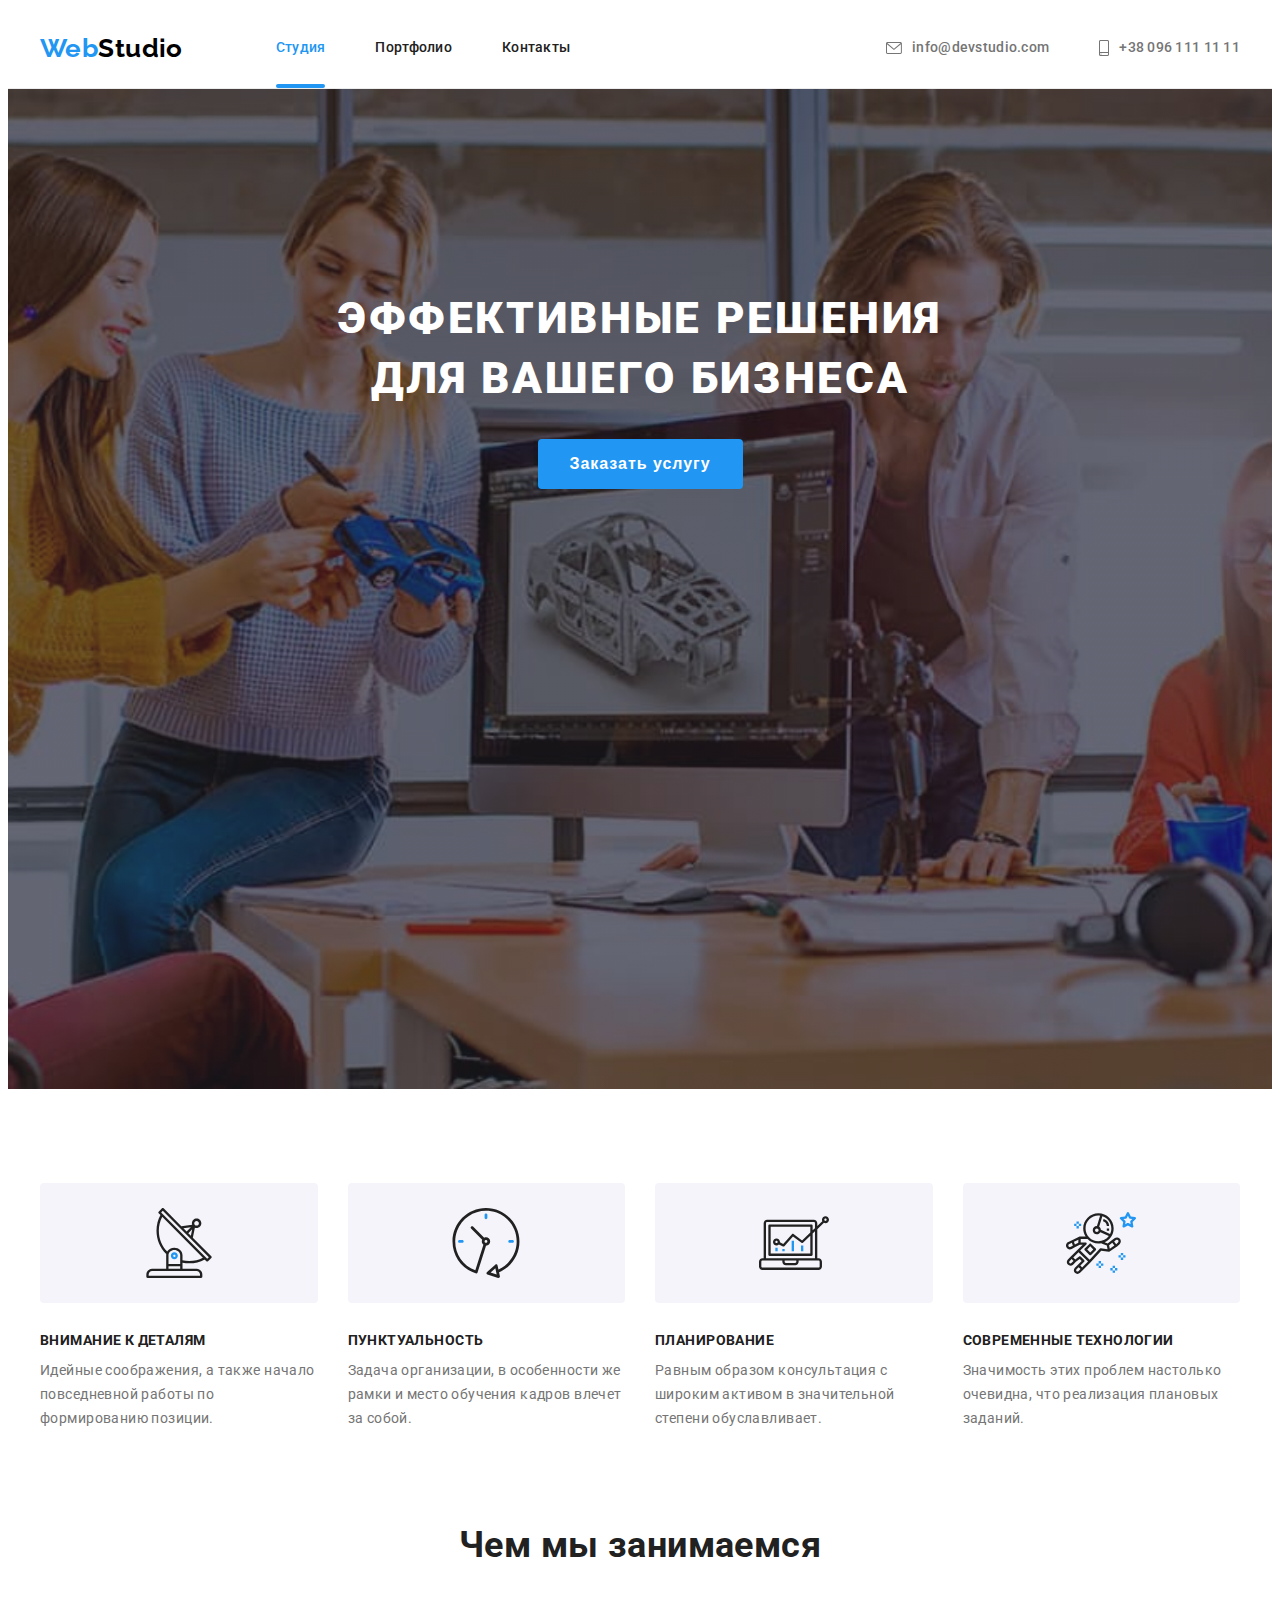
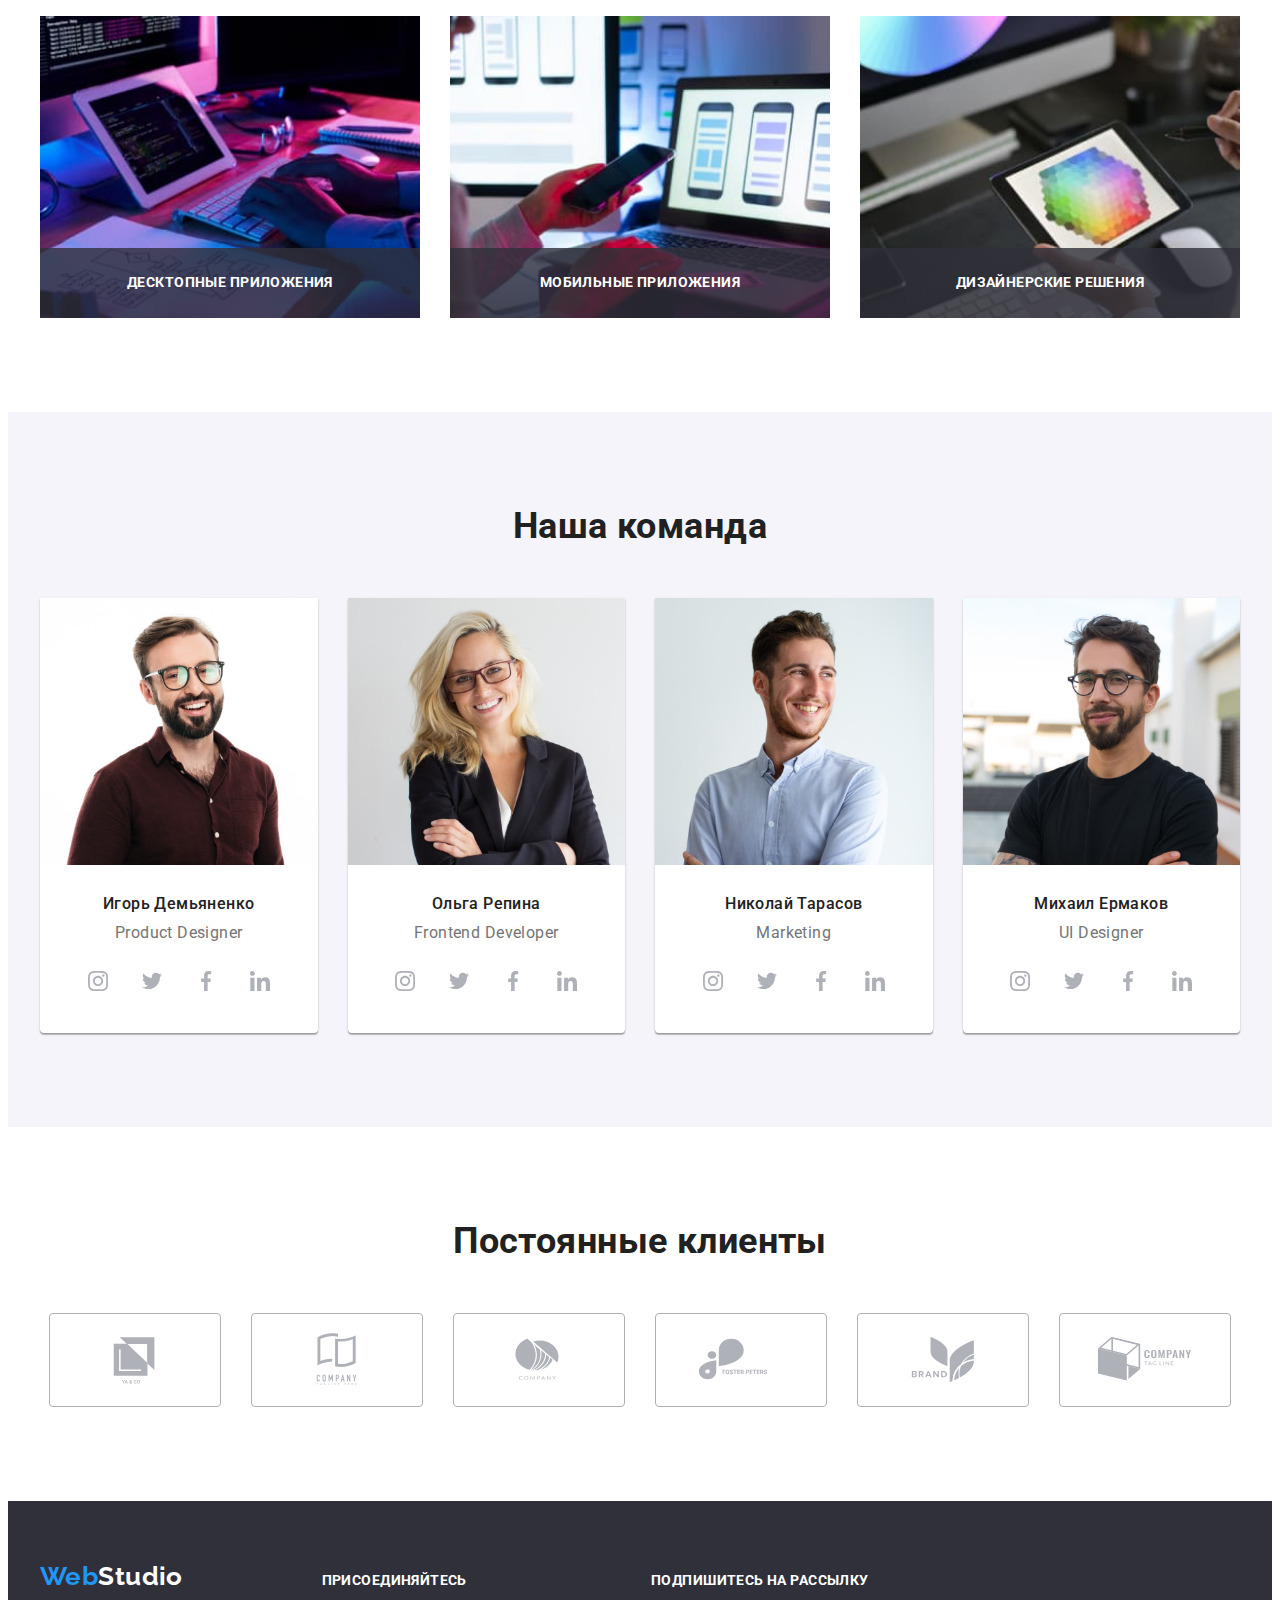
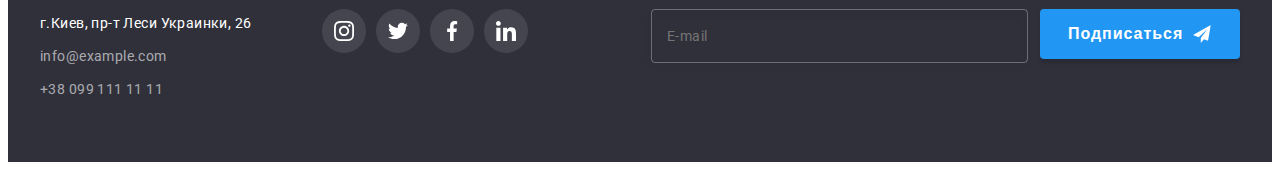
==== index.html @ 32e511ae "Скопировала ДЗ-7" ====
<!DOCTYPE html>
<html lang="ru">
  <head>
    <meta charset="UTF-8" />
    <meta http-equiv="X-UA-Compatible" content="IE=edge" />
    <meta name="viewport" content="width=device-width, initial-scale=1.0" />
    <title>Студия</title>
    <link rel="preconnect" href="https://fonts.googleapis.com" />
    <link rel="preconnect" href="https://fonts.gstatic.com" crossorigin />
    <link
      href="https://fonts.googleapis.com/css2?family=Raleway:wght@700&family=Roboto:wght@400;500;700;900&display=swap"
      rel="stylesheet"
    />
    <link
      rel="stylesheet"
      href="https://cdnjs.cloudflare.com/ajax/libs/modern-normalize/1.1.0/modern-normalize.min.css"
      integrity="sha512-wpPYUAdjBVSE4KJnH1VR1HeZfpl1ub8YT/NKx4PuQ5NmX2tKuGu6U/JRp5y+Y8XG2tV+wKQpNHVUX03MfMFn9Q=="
      crossorigin="anonymous"
      referrerpolicy="no-referrer"
    />
    <link rel="stylesheet" href="./css/main.min.css" />
  </head>
  <body>
    <!-- Шапка -->
    <header class="header">
      <div class="container main-head">
        <nav class="navigation main-head">
          <a lang="en" href="" class="logo logo--margin-color link">
            <span class="logo__part">Web</span>Studio
          </a>
          <ul class="navigation__list list">
            <li class="navigation__item">
              <a href="" class="navigation__link link current">Студия</a>
            </li>
            <li class="navigation__item">
              <a href="./portfolio.html" class="navigation__link link"
                >Портфолио</a
              >
            </li>
            <li class="navigation__item">
              <a href="" class="navigation__link link">Контакты</a>
            </li>
          </ul>
        </nav>
        <ul class="contacts list">
          <li class="contacts__item">
            <a href="mailto:info@devstudio.com" class="contacts__link link">
              <svg class="contacts__svg" width="16" height="12">
                <use href="./images/icons.svg#icon-envelope"></use></svg
              >info@devstudio.com</a
            >
          </li>
          <li class="contacts__item">
            <a href="tel:+380961111111" class="contacts__link link">
              <svg class="contacts__svg" width="10" height="16">
                <use href="./images/icons.svg#icon-smartphone"></use></svg
              >+38 096 111 11 11</a
            >
          </li>
        </ul>
      </div>
    </header>
    <main>
      <!-- Секция 1 -->
      <div class="overlay">
        <section class="hero">
          <div class="container">
            <h1 class="hero__title">
              Эффективные решения <br />
              для вашего бизнеса
            </h1>
            <button type="button" class="hero__button" data-modal-open>
              Заказать услугу
            </button>
          </div>
        </section>
      </div>
      <!-- Секция 2 -->
      <section class="section">
        <div class="container">
          <h2 class="visually-hidden">О нас</h2>
          <ul class="features list">
            <li class="features__item">
              <div class="features__box">
                <svg class="features__icon" width="70px" height="70px">
                  <use href="./images/icons.svg#icon-antenna-1"></use>
                </svg>
              </div>
              <h3 class="features__title">Внимание к деталям</h3>
              <p class="features__text">
                Идейные соображения, а также начало повседневной работы по
                формированию позиции.
              </p>
            </li>
            <li class="features__item">
              <div class="features__box">
                <svg class="features__icon" width="70px" height="70px">
                  <use href="./images/icons.svg#icon-clock-2"></use>
                </svg>
              </div>
              <h3 class="features__title">Пунктуальность</h3>
              <p class="features__text">
                Задача организации, в особенности же рамки и место обучения
                кадров влечет за собой.
              </p>
            </li>
            <li class="features__item">
              <div class="features__box">
                <svg class="features__icon" width="70px" height="70px">
                  <use href="./images/icons.svg#icon-diagram-3"></use>
                </svg>
              </div>
              <h3 class="features__title">Планирование</h3>
              <p class="features__text">
                Равным образом консультация с широким активом в значительной
                степени обуславливает.
              </p>
            </li>
            <li class="features__item">
              <div class="features__box">
                <svg class="features__icon" width="70px" height="70px">
                  <use href="./images/icons.svg#icon-astronaut-4"></use>
                </svg>
              </div>
              <h3 class="features__title">Современные технологии</h3>
              <p class="features__text">
                Значимость этих проблем настолько очевидна, что реализация
                плановых заданий.
              </p>
            </li>
          </ul>
        </div>
      </section>
      <!-- Секция 3 -->
      <section class="section">
        <div class="container">
          <h2 class="section__title">Чем мы занимаемся</h2>
          <ul class="progects list">
            <li class="progects__item">
              <img
                src="images/box-1.jpg"
                alt="Человек, который печатает на компьютере"
                width="370"
              />
              <div class="progects__thumb">
                <h3 class="progects__title">Десктопные приложения</h3>
              </div>
            </li>
            <li class="progects__item">
              <img
                src="images/box-2.jpg"
                alt="Человек с телефоном в руке за компьютером"
                width="370"
              />
              <div class="progects__thumb">
                <h3 class="progects__title">Мобильные приложения</h3>
              </div>
            </li>
            <li class="progects__item">
              <img
                src="images/box-3.jpg"
                alt="Человек работающий на планшете за столом"
                width="370"
              />
              <div class="progects__thumb">
                <h3 class="progects__title">Дизайнерские решения</h3>
              </div>
            </li>
          </ul>
        </div>
      </section>
      <!-- Секция 4 -->
      <section class="section background">
        <div class="container">
          <h2 class="section__title">Наша команда</h2>
          <ul class="our-team list">
            <li class="our-team__item">
              <div class="our-team__tumb">
                <img src="images/img.jpg" alt="" width="270" />
              </div>
              <div class="profile">
                <h3 class="profile__name">Игорь Демьяненко</h3>
                <p lang="en" class="profile__profession">Product Designer</p>
              </div>
              <ul class="socials list">
                <li class="socials__item">
                  <a
                    href=""
                    class="socials__link socials__link--bgcolor-transition link"
                  >
                    <svg class="socials__icon" width="20" height="20">
                      <use href="./images/icons.svg#icon-instagram-1"></use>
                    </svg>
                  </a>
                </li>
                <li class="socials__item">
                  <a
                    href=""
                    class="socials__link socials__link--bgcolor-transition link"
                  >
                    <svg class="socials__icon" width="20" height="20">
                      <use href="./images/icons.svg#icon-twitter-2"></use>
                    </svg>
                  </a>
                </li>
                <li class="socials__item">
                  <a
                    href=""
                    class="socials__link socials__link--bgcolor-transition link"
                  >
                    <svg class="socials__icon" width="20" height="20">
                      <use href="./images/icons.svg#icon-facebook-3"></use>
                    </svg>
                  </a>
                </li>
                <li class="socials__item">
                  <a
                    href=""
                    class="socials__link socials__link--bgcolor-transition link"
                  >
                    <svg class="socials__icon" width="20" height="20">
                      <use href="./images/icons.svg#icon-linkedin-4"></use>
                    </svg>
                  </a>
                </li>
              </ul>
            </li>
            <li class="our-team__item">
              <div class="our-team__tumb">
                <img src="images/img-1.jpg" alt="" width="270" />
              </div>
              <div class="profile">
                <h3 class="profile__name">Ольга Репина</h3>
                <p lang="en" class="profile__profession">Frontend Developer</p>
              </div>
              <ul class="socials list">
                <li class="socials__item">
                  <a
                    href=""
                    class="socials__link socials__link--bgcolor-transition link"
                  >
                    <svg class="socials__icon" width="20" height="20">
                      <use href="./images/icons.svg#icon-instagram-1"></use>
                    </svg>
                  </a>
                </li>
                <li class="socials__item">
                  <a
                    href=""
                    class="socials__link socials__link--bgcolor-transition link"
                  >
                    <svg class="socials__icon" width="20" height="20">
                      <use href="./images/icons.svg#icon-twitter-2"></use>
                    </svg>
                  </a>
                </li>
                <li class="socials__item">
                  <a
                    href=""
                    class="socials__link socials__link--bgcolor-transition link"
                  >
                    <svg class="socials__icon" width="20" height="20">
                      <use href="./images/icons.svg#icon-facebook-3"></use>
                    </svg>
                  </a>
                </li>
                <li class="socials__item">
                  <a
                    href=""
                    class="socials__link socials__link--bgcolor-transition link"
                  >
                    <svg class="socials__icon" width="20" height="20">
                      <use href="./images/icons.svg#icon-linkedin-4"></use>
                    </svg>
                  </a>
                </li>
              </ul>
            </li>
            <li class="our-team__item">
              <div class="our-team__tumb">
                <img src="images/img-2.jpg" alt="" width="270" />
              </div>
              <div class="profile">
                <h3 class="profile__name">Николай Тарасов</h3>
                <p lang="en" class="profile__profession">Marketing</p>
              </div>
              <ul class="socials list">
                <li class="socials__item">
                  <a
                    href=""
                    class="socials__link socials__link--bgcolor-transition link"
                  >
                    <svg class="socials__icon" width="20" height="20">
                      <use href="./images/icons.svg#icon-instagram-1"></use>
                    </svg>
                  </a>
                </li>
                <li class="socials__item">
                  <a
                    href=""
                    class="socials__link socials__link--bgcolor-transition link"
                  >
                    <svg class="socials__icon" width="20" height="20">
                      <use href="./images/icons.svg#icon-twitter-2"></use>
                    </svg>
                  </a>
                </li>
                <li class="socials__item">
                  <a
                    href=""
                    class="socials__link socials__link--bgcolor-transition link"
                  >
                    <svg class="socials__icon" width="20" height="20">
                      <use href="./images/icons.svg#icon-facebook-3"></use>
                    </svg>
                  </a>
                </li>
                <li class="socials__item">
                  <a
                    href=""
                    class="socials__link socials__link--bgcolor-transition link"
                  >
                    <svg class="socials__icon" width="20" height="20">
                      <use href="./images/icons.svg#icon-linkedin-4"></use>
                    </svg>
                  </a>
                </li>
              </ul>
            </li>
            <li class="our-team__item">
              <div class="our-team__tumb">
                <img src="images/img-3.jpg" alt="" width="270" />
              </div>
              <div class="profile">
                <h3 class="profile__name">Михаил Ермаков</h3>
                <p lang="en" class="profile__profession">UI Designer</p>
              </div>
              <ul class="socials list">
                <li class="socials__item">
                  <a
                    href=""
                    class="socials__link socials__link--bgcolor-transition link"
                  >
                    <svg class="socials__icon" width="20" height="20">
                      <use href="./images/icons.svg#icon-instagram-1"></use>
                    </svg>
                  </a>
                </li>
                <li class="socials__item">
                  <a
                    href=""
                    class="socials__link socials__link--bgcolor-transition link"
                  >
                    <svg class="socials__icon" width="20" height="20">
                      <use href="./images/icons.svg#icon-twitter-2"></use>
                    </svg>
                  </a>
                </li>
                <li class="socials__item">
                  <a
                    href=""
                    class="socials__link socials__link--bgcolor-transition link"
                  >
                    <svg class="socials__icon" width="20" height="20">
                      <use href="./images/icons.svg#icon-facebook-3"></use>
                    </svg>
                  </a>
                </li>
                <li class="socials__item">
                  <a
                    href=""
                    class="socials__link socials__link--bgcolor-transition link"
                  >
                    <svg class="socials__icon" width="20" height="20">
                      <use href="./images/icons.svg#icon-linkedin-4"></use>
                    </svg>
                  </a>
                </li>
              </ul>
            </li>
          </ul>
        </div>
      </section>
      <!-- Секция 5 -->
      <section class="section">
        <div class="conteiner">
          <h2 class="section__title">Постоянные клиенты</h2>
          <ul class="clients list">
            <li class="clients__item">
              <a href="" class="clients__link link">
                <svg class="clients__icon" width="106" height="60">
                  <use href="./images/icons.svg#icon-Logo-1"></use>
                </svg>
              </a>
            </li>
            <li class="clients__item">
              <a href="" class="clients__link link">
                <svg class="clients__icon" width="106" height="60">
                  <use href="./images/icons.svg#icon-Logo-2"></use>
                </svg>
              </a>
            </li>
            <li class="clients__item">
              <a href="" class="clients__link link">
                <svg class="clients__icon" width="106" height="60">
                  <use href="./images/icons.svg#icon-Logo-3"></use>
                </svg>
              </a>
            </li>
            <li class="clients__item">
              <a href="" class="clients__link link">
                <svg class="clients__icon" width="106" height="60">
                  <use href="./images/icons.svg#icon-Logo-4"></use>
                </svg>
              </a>
            </li>
            <li class="clients__item">
              <a href="" class="clients__link link">
                <svg class="clients__icon" width="106" height="60">
                  <use href="./images/icons.svg#icon-Logo-5"></use>
                </svg>
              </a>
            </li>
            <li class="clients__item">
              <a href="" class="clients__link link">
                <svg class="clients__icon" width="106" height="60">
                  <use href="./images/icons.svg#icon-Logo-6"></use>
                </svg>
              </a>
            </li>
          </ul>
        </div>
      </section>
    </main>
    <!-- Подвал -->
    <footer class="footer">
      <div class="container main-foo">
        <div>
          <a lang="en" href="" class="logo logo--footer link">
            <span class="logo__part">Web</span>Studio
          </a>
          <address class="address">
            <ul class="address__list list">
              <li class="address__item">
                <a
                  class="address__location link"
                  href="https://goo.gl/maps/B6BpjRjYe1nXSvgx5"
                  target="_blank"
                  rel="noopener nofollow noreferrer"
                  >г.Киев, пр-т Леси Украинки, 26</a
                >
              </li>
              <li class="address__item">
                <a class="address__contacts link" href="mailto:info@example.com"
                  >info@example.com</a
                >
              </li>
              <li class="address__item">
                <a class="address__contacts link" href="tel:+380991111111"
                  >+38 099 111 11 11</a
                >
              </li>
            </ul>
          </address>
        </div>
        <div class="join">
          <h2 class="join__title">Присоединяйтесь</h2>
          <ul class="socials list">
            <li class="socials__item">
              <a
                href=""
                class="socials__link socials__link--color-transition link"
              >
                <svg class="socials__icon" width="20" height="20">
                  <use href="./images/icons.svg#icon-instagram-1"></use>
                </svg>
              </a>
            </li>
            <li class="socials__item">
              <a
                href=""
                class="socials__link socials__link--color-transition link"
              >
                <svg class="socials__icon" width="20" height="20">
                  <use href="./images/icons.svg#icon-twitter-2"></use>
                </svg>
              </a>
            </li>
            <li class="socials__item">
              <a
                href=""
                class="socials__link socials__link--color-transition link"
              >
                <svg class="socials__icon" width="20" height="20">
                  <use href="./images/icons.svg#icon-facebook-3"></use>
                </svg>
              </a>
            </li>
            <li class="socials__item">
              <a
                href=""
                class="socials__link socials__link--color-transition link"
              >
                <svg class="socials__icon" width="20" height="20">
                  <use href="./images/icons.svg#icon-linkedin-4"></use>
                </svg>
              </a>
            </li>
          </ul>
        </div>
        <div class="subscribe">
          <p class="subscribe__title">Подпишитесь на рассылку</p>
          <form class="subscribe-form">
            <input
              type="email"
              name="usermail"
              class="subscribe-form__input"
              id="mail"
              placeholder=" "
            />
            <label for="mail" class="subscribe-form__label">E-mail</label>
            <button type="submit" class="subscribe-button">
              Подписаться
              <svg width="24" height="24" class="subscribe-button__icon">
                <use href="./images/icons.svg#icon-send"></use>
              </svg>
            </button>
          </form>
        </div>
      </div>
    </footer>
    <div class="backdrop is-hidden" data-modal>
      <div class="modal">
        <p class="modal__title">Оставьте свои данные, мы вам перезвоним</p>
        <form class="form">
          <div class="form__box">
            <label for="name" class="form__label">Имя</label>
            <div class="field">
              <input type="text" name="name" id="name" class="field__input" />
              <svg class="field__icon" width="18" height="18">
                <use href="./images/icons.svg#icon-person"></use>
              </svg>
            </div>
          </div>
          <div class="form__box">
            <label for="tel" class="form__label">Телефон</label>
            <div class="field">
              <input type="tel" name="tel" id="tel" class="field__input" />
              <svg class="field__icon" width="18" height="18">
                <use href="./images/icons.svg#icon-phone"></use>
              </svg>
            </div>
          </div>
          <div class="form__box">
            <label for="email" class="form__label">Почта</label>
            <div class="field">
              <input type="email" name="mail" id="email" class="field__input" />
              <svg class="field__icon" width="18" height="18">
                <use href="./images/icons.svg#icon-email"></use>
              </svg>
            </div>
          </div>
          <div class="comment">
            <label for="comment" class="comment__label">Комментарий</label>
            <textarea
              name="comment"
              id="comment"
              class="comment__text"
              placeholder="Введите текст"
            ></textarea>
          </div>
          <div class="checkbox">
            <label class="policy"
              ><input
                type="checkbox"
                name="policy"
                class="policy__text visually-hidden"
              />
              <span class="policy__icon"></span>
              Соглашаюсь с рассылкой и принимаю
              <a href="" class="policy__part"> Условия договора</a>
            </label>
          </div>
          <div class="send">
            <button type="submit" class="send__button">Отправить</button>
          </div>
        </form>
        <button type="button" class="close" data-modal-close>
          <svg class="close__icon" width="18" height="18">
            <use href="./images/icons.svg#icon-close-black-18dp-2-1-2"></use>
          </svg>
        </button>
      </div>
    </div>
    <script src="./js/modal.js"></script>
  </body>
</html>
---- css/main.min.css ----
:root{--primary-text-color: #757575;--title-text-color: #212121;--accent-color: #2196f3;--text-color: #ffffff;--address-color: rgba(255, 255, 255, 0.6);--hero-footer-color: #2f303a;--section-our-team-color: #f5f4fa;--primary-white-color: #ffffff;--logo-color: #000000;--hero-button-accent: #188ce8;--px-left-right: 30px;--px-top-bottom: 94px;--icon-color: #afb1b8;--font-main: "Roboto", sans-serif;--font-secondary: "Raleway", sans-serif}.visually-hidden{position:absolute;white-space:nowrap;width:1px;height:1px;overflow:hidden;border:0;padding:0;clip:rect(0 0 0 0);clip-path:inset(50%);margin:-1px}body{color:var(--primary-text-color);background-color:var(--primary-white-color);font-family:var(--font-main);letter-spacing:.03em;font-size:14px}.list{list-style:none}.link{text-decoration:none}.background{background-color:var(--section-our-team-color)}p,h1,h2,h3,h4,h5,h6{margin:0}ul,ol{margin:0;padding-left:0}img{display:block;min-width:100%}textarea{resize:none}.container{width:1200px;margin:0 auto;padding-left:15px;padding-right:15px}.section{padding-top:var(--px-top-bottom)}.section__title{margin-bottom:50px;font-weight:700;font-size:36px;line-height:1.16;text-align:center;color:var(--title-text-color)}.section+.section{padding-bottom:var(--px-top-bottom)}.backdrop{position:fixed;top:0;left:0;width:100%;height:100%;background-color:rgba(0,0,0,.2);transition:opacity 1000ms cubic-bezier(0.4, 0, 0.2, 1),visibility 1000ms cubic-bezier(0.4, 0, 0.2, 1)}.modal{position:absolute;top:50%;left:50%;transform:translate(-50%, -50%);transition:transform 1000ms cubic-bezier(0.4, 0, 0.2, 1);width:528px;min-height:581px;padding:40px;background:var(--primary-white-color);box-shadow:0px 1px 3px rgba(0,0,0,.12),0px 1px 1px rgba(0,0,0,.14),0px 2px 1px rgba(0,0,0,.2);border-radius:4px;transition:translate}.modal__title{font-weight:700;font-size:20px;line-height:1.15;text-align:center;color:var(--title-text-color);margin-bottom:12px}.is-hidden{visibility:hidden;opacity:0;pointer-events:none}.form__box{margin-bottom:10px}.form__label{font-size:12px;line-height:1.16;letter-spacing:.01em;display:block;margin-bottom:4px}.field{display:block;position:relative}.field__input{padding-left:var(--px-left-right);width:100%;height:40px;border:1px solid rgba(33,33,33,.2);border-radius:4px;outline:rgba(0,0,0,0);transition:border 250ms cubic-bezier(0.4, 0, 0.2, 1)}.field__input:focus{border:1px solid var(--accent-color)}.field__icon{position:absolute;top:50%;left:12px;transform:translateY(-50%);transition:fill 250ms cubic-bezier(0.4, 0, 0.2, 1)}.field__input:focus+.field__icon{fill:var(--accent-color)}.comment{margin-bottom:20px}.comment__text{padding:16px 12px;width:100%;height:120px;border:1px solid rgba(33,33,33,.2);border-radius:4px;outline:rgba(0,0,0,0);transition:border 250ms cubic-bezier(0.4, 0, 0.2, 1)}.comment__text:focus{border:1px solid var(--accent-color)}.checkbox{display:flex;justify-content:center;margin-bottom:30px}.policy{display:flex;align-items:center;line-height:1.71}.policy__part{margin-left:5px;color:var(--accent-color)}.policy__icon{display:inline-block;width:16px;height:15px;border:1px solid #000;border-radius:2px;margin-right:7px;transition:background-color 250ms cubic-bezier(0.4, 0, 0.2, 1),border-color 250ms cubic-bezier(0.4, 0, 0.2, 1)}.policy__text:checked+.policy__icon{border-color:var(--accent-color);background-color:var(--accent-color);background-image:url(../images/icon-check.svg);background-size:contain;background-origin:border-box}.send{display:block;text-align:center}.send__button{width:200px;height:50px;padding:10px 55px;font-weight:700;font-size:16px;line-height:1.88;letter-spacing:.06em;color:var(--text-color);background-color:var(--accent-color);box-shadow:0px 4px 4px rgba(0,0,0,.15);border-radius:4px;border:none;transition:background-color 250ms cubic-bezier(0.4, 0, 0.2, 1)}.send__button:hover,.send__button:focus{background-color:var(--hero-button-accent)}.close{position:absolute;top:8px;right:8px;background:var(--primary-white-color);border:1px solid rgba(0,0,0,.1);border-radius:50%;display:flex;padding:6px 6px;transition:fill 250ms cubic-bezier(0.4, 0, 0.2, 1)}.close:hover,.close:focus{fill:var(--accent-color)}.logo{font-family:var(--font-secondary);font-weight:700;font-size:26px;line-height:1.19}.logo--margin-color{margin-right:93px;color:var(--logo-color)}.logo--footer{color:var(--primary-white-color);display:inline-block;margin-bottom:20px}.logo__part{color:var(--accent-color)}.socials{display:flex;justify-content:center;margin-bottom:var(--px-left-right)}.socials__item{width:44px;height:44px;margin-right:10px}.socials__item:last-child{margin-right:0}.socials__link{width:100%;height:100%;border-radius:50%;display:flex;align-items:center;justify-content:center}.socials__link:hover,.socials__link:focus{background-color:var(--accent-color);color:var(--text-color)}.socials__link--bgcolor-transition{background-color:#fff;color:var(--icon-color);transition:background-color 250ms cubic-bezier(0.4, 0, 0.2, 1),color 250ms cubic-bezier(0.4, 0, 0.2, 1)}.socials__link--color-transition{background:rgba(255,255,255,.1);color:var(--primary-white-color);transition:background-color 250ms cubic-bezier(0.4, 0, 0.2, 1)}.socials__icon{fill:currentColor}.footer{padding-top:60px;padding-bottom:60px;background-color:var(--hero-footer-color)}.main-foo{display:flex;align-items:baseline}.join{margin-left:70px}.join__title{margin-bottom:20px;font-size:14px;line-height:1.14;text-transform:uppercase;color:var(--primary-white-color)}.address__location{font-style:normal;line-height:1.71;color:var(--text-color);transition:color 250ms cubic-bezier(0.4, 0, 0.2, 1)}.address__location:hover,.address__location:focus{color:var(--accent-color)}.address__contacts{display:inline-block;margin-top:9px;font-style:normal;line-height:1.71;color:var(--address-color);transition:color 250ms cubic-bezier(0.4, 0, 0.2, 1)}.address__contacts:hover,.address__contacts:focus{color:var(--accent-color)}.subscribe{margin-left:auto}.subscribe__title{font-weight:700;font-size:14px;line-height:1.14;margin-bottom:20px;text-transform:uppercase;color:var(--primary-white-color)}.subscribe-form{position:relative;display:flex;justify-content:center}.subscribe-form__input{width:358px;height:50px;padding-left:15px;background-color:rgba(0,0,0,0);border:1px solid rgba(255,255,255,.3);filter:drop-shadow(0px 4px 4px rgba(0, 0, 0, 0.15));border-radius:4px;transition:border 250ms cubic-bezier(0.4, 0, 0.2, 1);color:var(--text-color);outline:rgba(0,0,0,0)}.subscribe-form__input:focus{border:2px solid var(--accent-color)}.subscribe-form__input:not(:placeholder-shown){transform:translateY(0)}.subscribe-form__label{position:absolute;top:50%;left:16px;transform:translateY(-50%);transition:transform 250ms cubic-bezier(0.4, 0, 0.2, 1)}.subscribe-form__input:focus+.subscribe-form__label,.subscribe-form__input:not(:placeholder-shown)+.subscribe-form__label{transform:translateY(-40px)}.subscribe-button{display:flex;align-items:center;width:200px;height:50px;margin-left:12px;font-weight:700;font-size:16px;line-height:1.88;letter-spacing:.06em;background:var(--accent-color);box-shadow:0px 4px 4px rgba(0,0,0,.15);border-radius:4px;color:var(--primary-white-color);border:none;padding:10px 29px 10px 28px;cursor:pointer;transition:background-color 250ms cubic-bezier(0.4, 0, 0.2, 1)}.subscribe-button:hover,.subscribe-button:focus{background-color:var(--hero-button-accent)}.subscribe-button__icon{margin-left:10px}.header{border-bottom:1px solid #ececec}.main-head{display:flex;align-items:center}.navigation__list{display:flex}.navigation__item{margin-right:50px}.navigation__item:last-child{margin-right:0}.navigation__link{position:relative;display:block;padding-top:32px;padding-bottom:32px;font-weight:500;line-height:1.14;letter-spacing:.02em;color:var(--title-text-color);transition:color 250ms cubic-bezier(0.4, 0, 0.2, 1)}.navigation__link.current::after{content:"";position:absolute;width:100%;height:4px;background:var(--accent-color);border-radius:2px;left:0;bottom:0}.navigation__link:hover,.navigation__link:focus{color:var(--accent-color)}.navigation .link.current{color:var(--accent-color)}.contacts{display:flex;margin-left:auto}.contacts__link{display:flex;align-items:center;font-weight:500;line-height:1.14;letter-spacing:.02em;color:var(--primary-text-color);transition:color 250ms cubic-bezier(0.4, 0, 0.2, 1)}.contacts__link:hover,.contacts__link:focus{color:var(--accent-color)}.contacts__svg{margin-right:10px;fill:currentColor}.contacts .contacts__item+.contacts__item{margin-left:50px}.hero{height:600px;max-width:1600px;margin-left:auto;margin-right:auto;background-image:linear-gradient(to right, rgba(47, 48, 58, 0.4), rgba(47, 48, 58, 0.4)),url(../images/img-hero.jpg);background-color:var(--hero-footer-color);background-repeat:no-repeat;background-position:center;background-size:cover;padding-top:200px;padding-bottom:200px;text-align:center}.hero__title{margin-bottom:var(--px-left-right);font-weight:900;font-size:44px;line-height:1.36;text-align:center;letter-spacing:.06em;text-transform:uppercase;color:var(--text-color)}.hero__button{padding:10px 32px;border-style:none;border-radius:4px;color:var(--text-color);background-color:var(--accent-color);font-weight:700;font-size:16px;line-height:1.88;letter-spacing:.06em;cursor:pointer;transition:background-color 250ms cubic-bezier(0.4, 0, 0.2, 1)}.hero__button:hover,.hero__button:focus{background-color:var(--hero-button-accent)}.features{display:flex;flex-wrap:wrap;margin-left:calc(-1*var(--px-left-right))}.features__title{margin-bottom:10px;font-weight:700;font-size:14px;line-height:1.14;text-transform:uppercase;color:var(--title-text-color)}.features__item{width:270px;flex-basis:calc(25% - var(--px-left-right));margin-left:var(--px-left-right)}.features__box{display:flex;justify-content:center;align-items:center;margin-bottom:var(--px-left-right);height:120px;background-color:var(--section-our-team-color);border-radius:4px}.features__text{line-height:1.71}.progects{display:flex;margin-left:calc(-1*var(--px-left-right))}.progects__item{position:relative;flex-basis:calc(33.3333333333% - var(--px-left-right));margin-left:var(--px-left-right)}.progects__thumb{position:absolute;left:0;bottom:0;width:100%;height:70px;display:flex;align-items:center;justify-content:center;background-color:rgba(47,48,58,.8)}.progects__title{font-size:14px;line-height:1.14;text-align:center;text-transform:uppercase;color:var(--text-color)}.our-team{display:flex;margin-left:calc(-1*var(--px-left-right))}.our-team__item{flex-basis:calc(25% - var(--px-left-right));margin-left:var(--px-left-right);background-color:var(--primary-white-color);box-shadow:0px 1px 3px rgba(0,0,0,.12),0px 1px 1px rgba(0,0,0,.14),0px 2px 1px rgba(0,0,0,.2);border-radius:0px 0px 4px 4px}.profile{padding-top:var(--px-left-right);margin-bottom:16px}.profile__name{margin-bottom:10px;font-weight:500;font-size:16px;line-height:1.18;text-align:center;color:var(--title-text-color)}.profile__profession{font-size:16px;line-height:1.18;text-align:center}.clients{display:flex;align-items:center;justify-content:center}.clients__link{display:flex;align-items:center;justify-content:center;width:100%;height:100%;max-width:170px;color:var(--icon-color);transition:color 250ms cubic-bezier(0.4, 0, 0.2, 1),border 250ms cubic-bezier(0.4, 0, 0.2, 1)}.clients__link:hover,.clients__link:focus{border:1px solid var(--accent-color);color:var(--accent-color)}.clients__item{justify-content:center;width:170px;height:92px;margin-right:var(--px-left-right);border:1px solid #afb1b8;border-radius:4px;display:flex}.clients__item:last-child{margin-right:0}.clients__icon{fill:currentColor}.works-nav{display:flex;justify-content:center;margin-bottom:50px}.works-nav__item{margin-left:8px}.works-nav__item:first-child{margin-left:0}.works-nav__button{padding:6px 22px;border-radius:4px;border-color:rgba(0,0,0,0);font-weight:500;font-size:16px;line-height:1.62;color:var(--title-text-color);cursor:pointer;background-color:var(--section-our-team-color);transition:background-color 250ms cubic-bezier(0.4, 0, 0.2, 1),color 250ms cubic-bezier(0.4, 0, 0.2, 1),box-shadow 250ms cubic-bezier(0.4, 0, 0.2, 1)}.works-nav__button:hover,.works-nav__button:focus{color:var(--primary-white-color);background-color:var(--accent-color);box-shadow:0px 3px 1px rgba(0,0,0,.1),0px 1px 2px rgba(0,0,0,.08),0px 2px 2px rgba(0,0,0,.12)}.works-list{display:flex;flex-wrap:wrap;margin-left:calc(-1*var(--px-left-right));margin-top:calc(-1*var(--px-left-right));padding-bottom:var(--px-top-bottom)}.works-list__item{flex-basis:calc(33.3333333333% - var(--px-left-right));margin-left:var(--px-left-right);margin-top:var(--px-left-right);transition:box-shadow 250ms cubic-bezier(0.4, 0, 0.2, 1)}.works-list__item:hover,.works-list__item:focus{box-shadow:0px 1px 1px rgba(0,0,0,.12),0px 4px 4px rgba(0,0,0,.06),1px 4px 6px rgba(0,0,0,.16)}.works-list__link{display:block}.box-works{position:relative;overflow:hidden}.box-works__text{position:absolute;top:0;width:100%;height:100%;transform:translateY(100%);transition:transform 250ms cubic-bezier(0.4, 0, 0.2, 1);font-size:18px;line-height:1.56;color:var(--text-color);background-color:rgba(33,150,243,.9);padding:63px 24px}.works-list__item:hover .box-works__text{transform:translateY(0)}.progect-item{padding:20px 24px;border-left:1px solid #eee;border-right:1px solid #eee;border-bottom:1px solid #eee}.progect-item__title{margin-bottom:4px;font-weight:700;font-size:18px;line-height:2;letter-spacing:.06em;color:var(--title-text-color)}.progect-item__text{font-size:16px;line-height:1.88;color:var(--primary-text-color)}/*# sourceMappingURL=main.min.css.map */
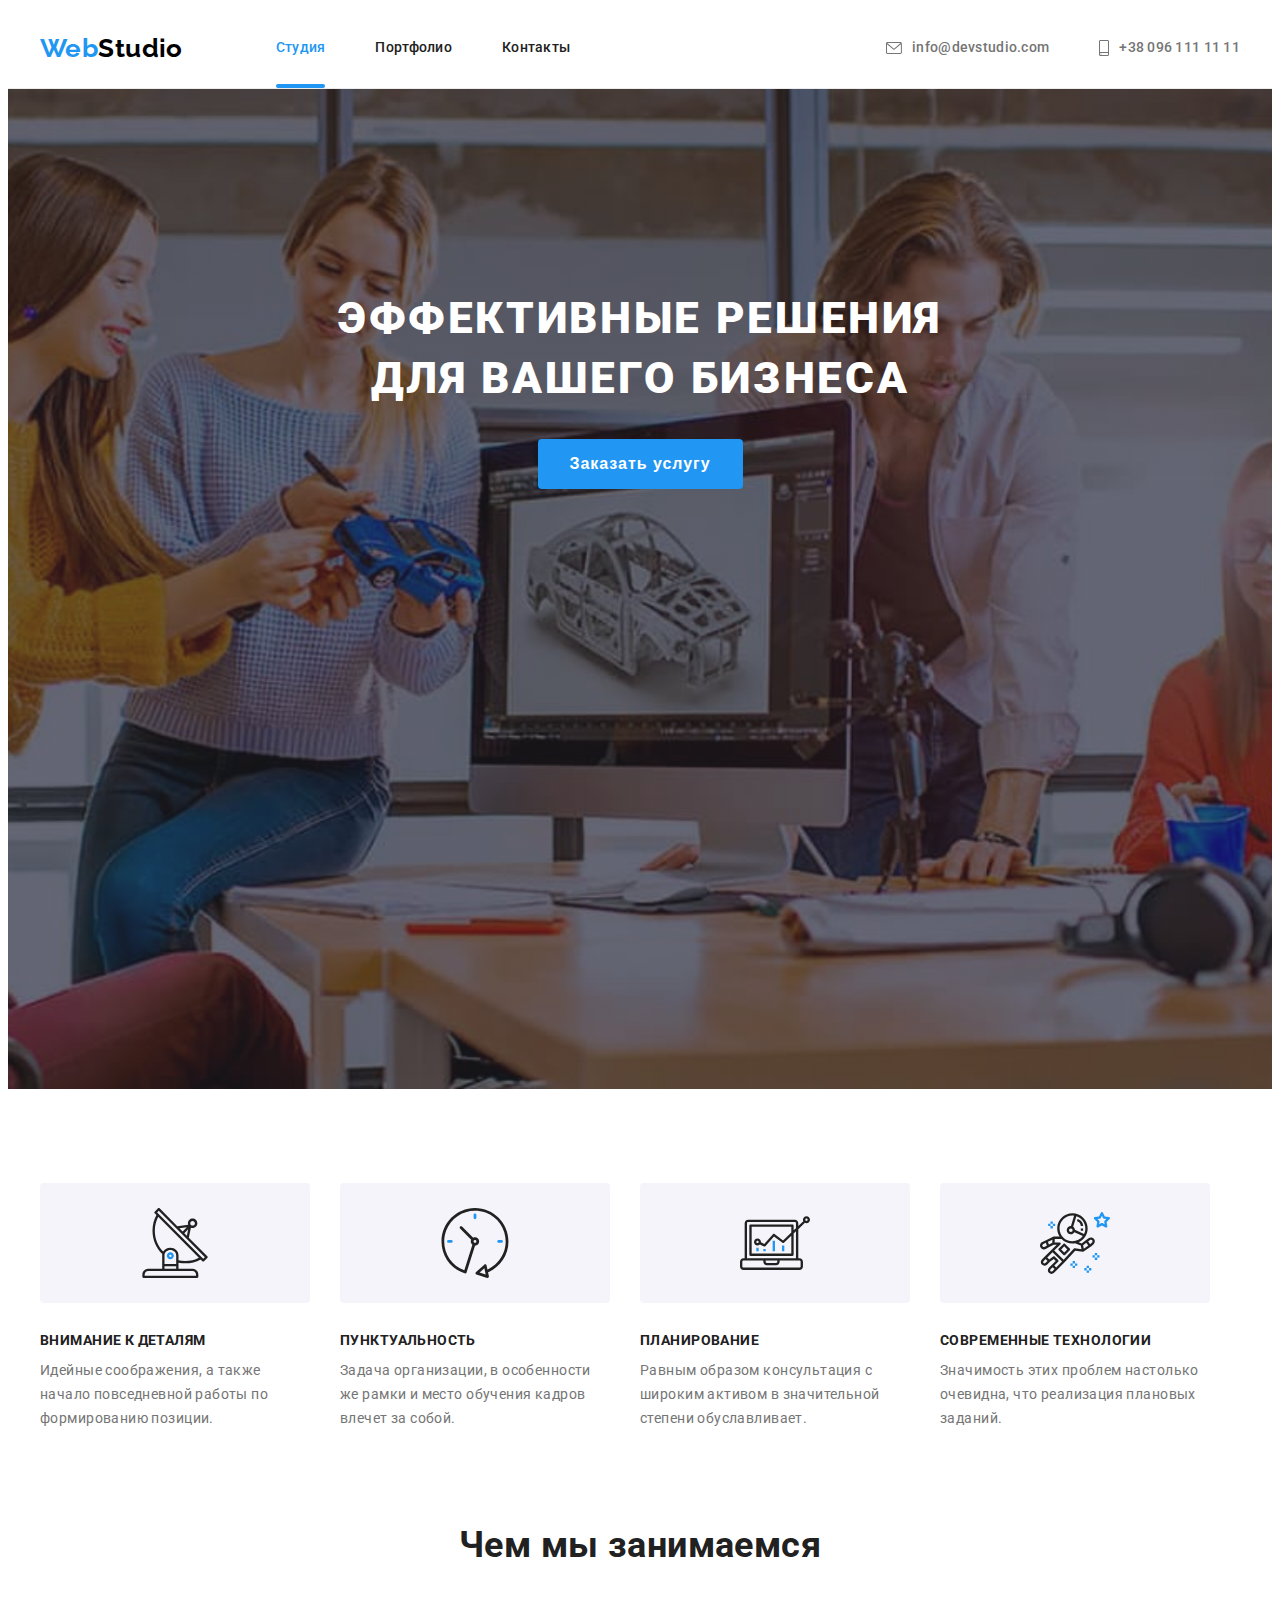
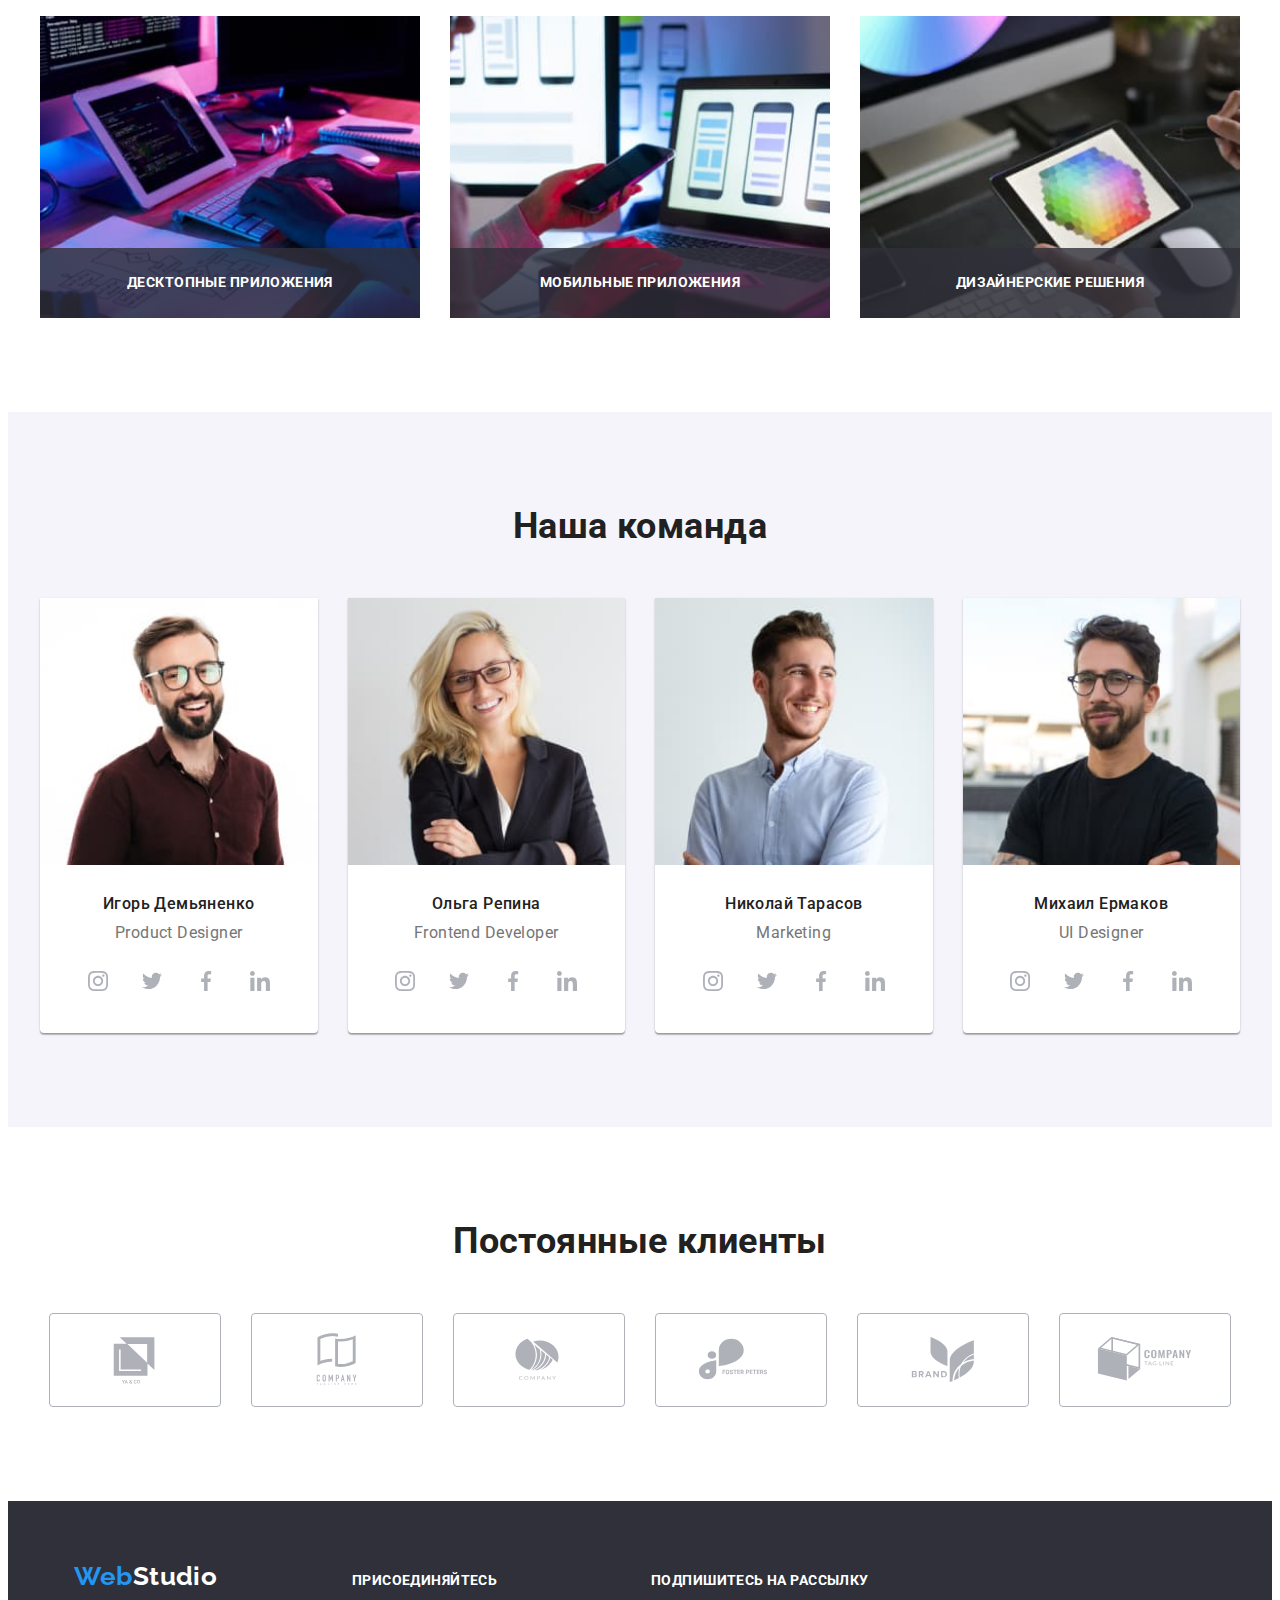
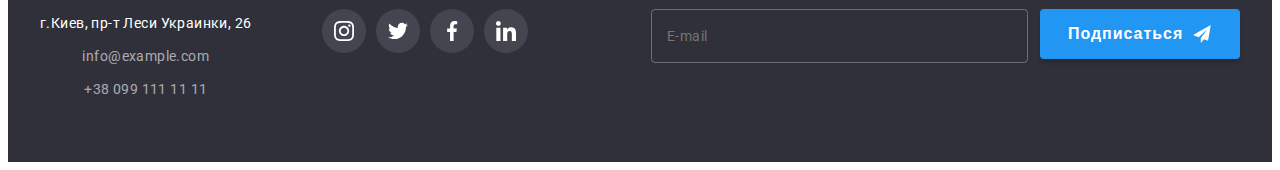
==== commit 037f98e6: "ДЗ-8" ====
--- a/index.html
+++ b/index.html
@@ -33,9 +33,7 @@
               <a href="" class="navigation__link link current">Студия</a>
             </li>
             <li class="navigation__item">
-              <a href="./portfolio.html" class="navigation__link link"
-                >Портфолио</a
-              >
+              <a href="./portfolio.html" class="navigation__link link">Портфолио</a>
             </li>
             <li class="navigation__item">
               <a href="" class="navigation__link link">Контакты</a>
@@ -58,6 +56,61 @@
             >
           </li>
         </ul>
+        <button type="button" class="menu-open-btn">
+          <svg width="40" height="40">
+            <use href="./images/icons.svg#icon-open-menu"></use>
+          </svg>
+        </button>
+      </div>
+      <div class="mob-menu is-hidden">
+        <div class="container">
+          <div class="mob-menu__top">
+            <button type="button" class="menu-close-btn">
+              <svg width="40" height="40">
+                <use href="./images/icons.svg#icon-close-menu"></use>
+              </svg>
+            </button>
+            <ul class="mob-menu__list list">
+              <li class="mob-menu__item">
+                <a href="" class="mob-menu__link link current">Студия</a>
+              </li>
+              <li class="mob-menu__item">
+                <a href="./portfolio.html" class="mob-menu__link link">Портфолио</a>
+              </li>
+              <li class="mob-menu__item">
+                <a href="" class="mob-menu__link link">Контакты</a>
+              </li>
+            </ul>
+          </div>
+          <div class="mob-menu__bottom">
+            <ul class="mob-menu-contacts list">
+              <li class="mob-menu-contacts__item">
+                <a href="tel:+380961111111" class="mob-menu-contacts__tel link">
+                  +38 096 111 11 11</a
+                >
+              </li>
+              <li class="mob-menu-contacts__item">
+                <a href="mailto:info@devstudio.com" class="mob-menu-contacts__mail link">
+                  info@devstudio.com</a
+                >
+              </li>
+            </ul>
+            <ul class="mob-menu-soc list">
+              <li class="mob-menu-soc__item">
+                <a href="" class="mob-menu-soc__link link">Instagram</a>
+              </li>
+              <li class="mob-menu-soc__item">
+                <a href="" class="mob-menu-soc__link link">Twitter</a>
+              </li>
+              <li class="mob-menu-soc__item">
+                <a href="" class="mob-menu-soc__link link">Facebook</a>
+              </li>
+              <li class="mob-menu-soc__item">
+                <a href="" class="mob-menu-soc__link link">LinkedIn</a>
+              </li>
+            </ul>
+          </div>
+        </div>
       </div>
     </header>
     <main>
@@ -69,9 +122,7 @@
               Эффективные решения <br />
               для вашего бизнеса
             </h1>
-            <button type="button" class="hero__button" data-modal-open>
-              Заказать услугу
-            </button>
+            <button type="button" class="hero__button" data-modal-open>Заказать услугу</button>
           </div>
         </section>
       </div>
@@ -88,8 +139,7 @@
               </div>
               <h3 class="features__title">Внимание к деталям</h3>
               <p class="features__text">
-                Идейные соображения, а также начало повседневной работы по
-                формированию позиции.
+                Идейные соображения, а также начало повседневной работы по формированию позиции.
               </p>
             </li>
             <li class="features__item">
@@ -100,8 +150,7 @@
               </div>
               <h3 class="features__title">Пунктуальность</h3>
               <p class="features__text">
-                Задача организации, в особенности же рамки и место обучения
-                кадров влечет за собой.
+                Задача организации, в особенности же рамки и место обучения кадров влечет за собой.
               </p>
             </li>
             <li class="features__item">
@@ -112,8 +161,7 @@
               </div>
               <h3 class="features__title">Планирование</h3>
               <p class="features__text">
-                Равным образом консультация с широким активом в значительной
-                степени обуславливает.
+                Равным образом консультация с широким активом в значительной степени обуславливает.
               </p>
             </li>
             <li class="features__item">
@@ -124,21 +172,21 @@
               </div>
               <h3 class="features__title">Современные технологии</h3>
               <p class="features__text">
-                Значимость этих проблем настолько очевидна, что реализация
-                плановых заданий.
+                Значимость этих проблем настолько очевидна, что реализация плановых заданий.
               </p>
             </li>
           </ul>
         </div>
       </section>
       <!-- Секция 3 -->
-      <section class="section">
+      <section class="section progects-thumb">
         <div class="container">
           <h2 class="section__title">Чем мы занимаемся</h2>
           <ul class="progects list">
             <li class="progects__item">
               <img
-                src="images/box-1.jpg"
+                srcset="./images/1-progects-1x.jpg 1x, ./images/1-progects-2x.jpg 2x"
+                src="images/1-progects-1x.jpg"
                 alt="Человек, который печатает на компьютере"
                 width="370"
               />
@@ -148,7 +196,8 @@
             </li>
             <li class="progects__item">
               <img
-                src="images/box-2.jpg"
+                srcset="./images/2-progects-1x.jpg 1x, ./images/2-progects-2x.jpg 2x"
+                src="images/2-progects-1x.jpg"
                 alt="Человек с телефоном в руке за компьютером"
                 width="370"
               />
@@ -158,7 +207,8 @@
             </li>
             <li class="progects__item">
               <img
-                src="images/box-3.jpg"
+                srcset="./images/3-progects-1x.jpg 1x, ./images/3-progects-2x.jpg 2x"
+                src="images/3-progects-1x.jpg"
                 alt="Человек работающий на планшете за столом"
                 width="370"
               />
@@ -176,7 +226,21 @@
           <ul class="our-team list">
             <li class="our-team__item">
               <div class="our-team__tumb">
-                <img src="images/img.jpg" alt="" width="270" />
+                <picture>
+                  <source
+                    srcset="./images/1-team-desk-1x.jpg 1x, ./images/1-team-desk-2x.jpg 2x"
+                    media="(min-width: 1200px)"
+                  />
+                  <source
+                    srcset="./images/1-team-tab-1x.jpg 1x, ./images/1-team-tab-2x.jpg 2x"
+                    media="(min-width: 768px)"
+                  />
+                  <source
+                    srcset="./images/1-team-mob-1x.jpg 1x, ./images/1-team-mob-2x.jpg 2x"
+                    media="(min-width: 480px)"
+                  />
+                  <img src="./images/1-team-mob-1x.jpg" alt="" width="270" />
+                </picture>
               </div>
               <div class="profile">
                 <h3 class="profile__name">Игорь Демьяненко</h3>
@@ -184,40 +248,28 @@
               </div>
               <ul class="socials list">
                 <li class="socials__item">
-                  <a
-                    href=""
-                    class="socials__link socials__link--bgcolor-transition link"
-                  >
+                  <a href="" class="socials__link socials__link--bgcolor-transition link">
                     <svg class="socials__icon" width="20" height="20">
                       <use href="./images/icons.svg#icon-instagram-1"></use>
                     </svg>
                   </a>
                 </li>
                 <li class="socials__item">
-                  <a
-                    href=""
-                    class="socials__link socials__link--bgcolor-transition link"
-                  >
+                  <a href="" class="socials__link socials__link--bgcolor-transition link">
                     <svg class="socials__icon" width="20" height="20">
                       <use href="./images/icons.svg#icon-twitter-2"></use>
                     </svg>
                   </a>
                 </li>
                 <li class="socials__item">
-                  <a
-                    href=""
-                    class="socials__link socials__link--bgcolor-transition link"
-                  >
+                  <a href="" class="socials__link socials__link--bgcolor-transition link">
                     <svg class="socials__icon" width="20" height="20">
                       <use href="./images/icons.svg#icon-facebook-3"></use>
                     </svg>
                   </a>
                 </li>
                 <li class="socials__item">
-                  <a
-                    href=""
-                    class="socials__link socials__link--bgcolor-transition link"
-                  >
+                  <a href="" class="socials__link socials__link--bgcolor-transition link">
                     <svg class="socials__icon" width="20" height="20">
                       <use href="./images/icons.svg#icon-linkedin-4"></use>
                     </svg>
@@ -227,7 +279,21 @@
             </li>
             <li class="our-team__item">
               <div class="our-team__tumb">
-                <img src="images/img-1.jpg" alt="" width="270" />
+                <picture>
+                  <source
+                    srcset="./images/2-team-desk-1x.jpg 1x, ./images/2-team-desk-2x.jpg 2x"
+                    media="(min-width: 1200px)"
+                  />
+                  <source
+                    srcset="./images/2-team-tab-1x.jpg 1x, ./images/2-team-tab-2x.jpg 2x"
+                    media="(min-width: 768px)"
+                  />
+                  <source
+                    srcset="./images/2-team-mob-1x.jpg 1x, ./images/2-team-mob-2x.jpg 2x"
+                    media="(min-width: 480px)"
+                  />
+                  <img src="./images/2-team-mob-1x.jpg" alt="" width="270" />
+                </picture>
               </div>
               <div class="profile">
                 <h3 class="profile__name">Ольга Репина</h3>
@@ -235,40 +301,28 @@
               </div>
               <ul class="socials list">
                 <li class="socials__item">
-                  <a
-                    href=""
-                    class="socials__link socials__link--bgcolor-transition link"
-                  >
+                  <a href="" class="socials__link socials__link--bgcolor-transition link">
                     <svg class="socials__icon" width="20" height="20">
                       <use href="./images/icons.svg#icon-instagram-1"></use>
                     </svg>
                   </a>
                 </li>
                 <li class="socials__item">
-                  <a
-                    href=""
-                    class="socials__link socials__link--bgcolor-transition link"
-                  >
+                  <a href="" class="socials__link socials__link--bgcolor-transition link">
                     <svg class="socials__icon" width="20" height="20">
                       <use href="./images/icons.svg#icon-twitter-2"></use>
                     </svg>
                   </a>
                 </li>
                 <li class="socials__item">
-                  <a
-                    href=""
-                    class="socials__link socials__link--bgcolor-transition link"
-                  >
+                  <a href="" class="socials__link socials__link--bgcolor-transition link">
                     <svg class="socials__icon" width="20" height="20">
                       <use href="./images/icons.svg#icon-facebook-3"></use>
                     </svg>
                   </a>
                 </li>
                 <li class="socials__item">
-                  <a
-                    href=""
-                    class="socials__link socials__link--bgcolor-transition link"
-                  >
+                  <a href="" class="socials__link socials__link--bgcolor-transition link">
                     <svg class="socials__icon" width="20" height="20">
                       <use href="./images/icons.svg#icon-linkedin-4"></use>
                     </svg>
@@ -278,7 +332,21 @@
             </li>
             <li class="our-team__item">
               <div class="our-team__tumb">
-                <img src="images/img-2.jpg" alt="" width="270" />
+                <picture>
+                  <source
+                    srcset="./images/3-team-desk-1x.jpg 1x, ./images/3-team-desk-2x.jpg 2x"
+                    media="(min-width: 1200px)"
+                  />
+                  <source
+                    srcset="./images/3-team-tab-1x.jpg 1x, ./images/3-team-tab-2x.jpg 2x"
+                    media="(min-width: 768px)"
+                  />
+                  <source
+                    srcset="./images/3-team-mob-1x.jpg 1x, ./images/3-team-mob-2x.jpg 2x"
+                    media="(min-width: 480px)"
+                  />
+                  <img src="./images/3-team-mob-1x.jpg" alt="" width="270" />
+                </picture>
               </div>
               <div class="profile">
                 <h3 class="profile__name">Николай Тарасов</h3>
@@ -286,40 +354,28 @@
               </div>
               <ul class="socials list">
                 <li class="socials__item">
-                  <a
-                    href=""
-                    class="socials__link socials__link--bgcolor-transition link"
-                  >
+                  <a href="" class="socials__link socials__link--bgcolor-transition link">
                     <svg class="socials__icon" width="20" height="20">
                       <use href="./images/icons.svg#icon-instagram-1"></use>
                     </svg>
                   </a>
                 </li>
                 <li class="socials__item">
-                  <a
-                    href=""
-                    class="socials__link socials__link--bgcolor-transition link"
-                  >
+                  <a href="" class="socials__link socials__link--bgcolor-transition link">
                     <svg class="socials__icon" width="20" height="20">
                       <use href="./images/icons.svg#icon-twitter-2"></use>
                     </svg>
                   </a>
                 </li>
                 <li class="socials__item">
-                  <a
-                    href=""
-                    class="socials__link socials__link--bgcolor-transition link"
-                  >
+                  <a href="" class="socials__link socials__link--bgcolor-transition link">
                     <svg class="socials__icon" width="20" height="20">
                       <use href="./images/icons.svg#icon-facebook-3"></use>
                     </svg>
                   </a>
                 </li>
                 <li class="socials__item">
-                  <a
-                    href=""
-                    class="socials__link socials__link--bgcolor-transition link"
-                  >
+                  <a href="" class="socials__link socials__link--bgcolor-transition link">
                     <svg class="socials__icon" width="20" height="20">
                       <use href="./images/icons.svg#icon-linkedin-4"></use>
                     </svg>
@@ -329,7 +385,21 @@
             </li>
             <li class="our-team__item">
               <div class="our-team__tumb">
-                <img src="images/img-3.jpg" alt="" width="270" />
+                <picture>
+                  <source
+                    srcset="./images/4-team-desk-1x.jpg 1x, ./images/4-team-desk-2x.jpg 2x"
+                    media="(min-width: 1200px)"
+                  />
+                  <source
+                    srcset="./images/4-team-tab-1x.jpg 1x, ./images/4-team-tab-2x.jpg 2x"
+                    media="(min-width: 768px)"
+                  />
+                  <source
+                    srcset="./images/4-team-mob-1x.jpg 1x, ./images/4-team-mob-2x.jpg 2x"
+                    media="(min-width: 480px)"
+                  />
+                  <img src="./images/4-team-mob-1x.jpg" alt="" width="270" />
+                </picture>
               </div>
               <div class="profile">
                 <h3 class="profile__name">Михаил Ермаков</h3>
@@ -337,40 +407,28 @@
               </div>
               <ul class="socials list">
                 <li class="socials__item">
-                  <a
-                    href=""
-                    class="socials__link socials__link--bgcolor-transition link"
-                  >
+                  <a href="" class="socials__link socials__link--bgcolor-transition link">
                     <svg class="socials__icon" width="20" height="20">
                       <use href="./images/icons.svg#icon-instagram-1"></use>
                     </svg>
                   </a>
                 </li>
                 <li class="socials__item">
-                  <a
-                    href=""
-                    class="socials__link socials__link--bgcolor-transition link"
-                  >
+                  <a href="" class="socials__link socials__link--bgcolor-transition link">
                     <svg class="socials__icon" width="20" height="20">
                       <use href="./images/icons.svg#icon-twitter-2"></use>
                     </svg>
                   </a>
                 </li>
                 <li class="socials__item">
-                  <a
-                    href=""
-                    class="socials__link socials__link--bgcolor-transition link"
-                  >
+                  <a href="" class="socials__link socials__link--bgcolor-transition link">
                     <svg class="socials__icon" width="20" height="20">
                       <use href="./images/icons.svg#icon-facebook-3"></use>
                     </svg>
                   </a>
                 </li>
                 <li class="socials__item">
-                  <a
-                    href=""
-                    class="socials__link socials__link--bgcolor-transition link"
-                  >
+                  <a href="" class="socials__link socials__link--bgcolor-transition link">
                     <svg class="socials__icon" width="20" height="20">
                       <use href="./images/icons.svg#icon-linkedin-4"></use>
                     </svg>
@@ -383,7 +441,7 @@
       </section>
       <!-- Секция 5 -->
       <section class="section">
-        <div class="conteiner">
+        <div class="container">
           <h2 class="section__title">Постоянные клиенты</h2>
           <ul class="clients list">
             <li class="clients__item">
@@ -456,9 +514,7 @@
                 >
               </li>
               <li class="address__item">
-                <a class="address__contacts link" href="tel:+380991111111"
-                  >+38 099 111 11 11</a
-                >
+                <a class="address__contacts link" href="tel:+380991111111">+38 099 111 11 11</a>
               </li>
             </ul>
           </address>
@@ -467,40 +523,28 @@
           <h2 class="join__title">Присоединяйтесь</h2>
           <ul class="socials list">
             <li class="socials__item">
-              <a
-                href=""
-                class="socials__link socials__link--color-transition link"
-              >
+              <a href="" class="socials__link socials__link--color-transition link">
                 <svg class="socials__icon" width="20" height="20">
                   <use href="./images/icons.svg#icon-instagram-1"></use>
                 </svg>
               </a>
             </li>
             <li class="socials__item">
-              <a
-                href=""
-                class="socials__link socials__link--color-transition link"
-              >
+              <a href="" class="socials__link socials__link--color-transition link">
                 <svg class="socials__icon" width="20" height="20">
                   <use href="./images/icons.svg#icon-twitter-2"></use>
                 </svg>
               </a>
             </li>
             <li class="socials__item">
-              <a
-                href=""
-                class="socials__link socials__link--color-transition link"
-              >
+              <a href="" class="socials__link socials__link--color-transition link">
                 <svg class="socials__icon" width="20" height="20">
                   <use href="./images/icons.svg#icon-facebook-3"></use>
                 </svg>
               </a>
             </li>
             <li class="socials__item">
-              <a
-                href=""
-                class="socials__link socials__link--color-transition link"
-              >
+              <a href="" class="socials__link socials__link--color-transition link">
                 <svg class="socials__icon" width="20" height="20">
                   <use href="./images/icons.svg#icon-linkedin-4"></use>
                 </svg>
@@ -571,11 +615,7 @@
           </div>
           <div class="checkbox">
             <label class="policy"
-              ><input
-                type="checkbox"
-                name="policy"
-                class="policy__text visually-hidden"
-              />
+              ><input type="checkbox" name="policy" class="policy__text visually-hidden" />
               <span class="policy__icon"></span>
               Соглашаюсь с рассылкой и принимаю
               <a href="" class="policy__part"> Условия договора</a>
@@ -593,5 +633,6 @@
       </div>
     </div>
     <script src="./js/modal.js"></script>
+    <script src="./js/menu.js"></script>
   </body>
 </html>
--- a/css/main.min.css
+++ b/css/main.min.css
@@ -1 +1 @@
-:root{--primary-text-color: #757575;--title-text-color: #212121;--accent-color: #2196f3;--text-color: #ffffff;--address-color: rgba(255, 255, 255, 0.6);--hero-footer-color: #2f303a;--section-our-team-color: #f5f4fa;--primary-white-color: #ffffff;--logo-color: #000000;--hero-button-accent: #188ce8;--px-left-right: 30px;--px-top-bottom: 94px;--icon-color: #afb1b8;--font-main: "Roboto", sans-serif;--font-secondary: "Raleway", sans-serif}.visually-hidden{position:absolute;white-space:nowrap;width:1px;height:1px;overflow:hidden;border:0;padding:0;clip:rect(0 0 0 0);clip-path:inset(50%);margin:-1px}body{color:var(--primary-text-color);background-color:var(--primary-white-color);font-family:var(--font-main);letter-spacing:.03em;font-size:14px}.list{list-style:none}.link{text-decoration:none}.background{background-color:var(--section-our-team-color)}p,h1,h2,h3,h4,h5,h6{margin:0}ul,ol{margin:0;padding-left:0}img{display:block;min-width:100%}textarea{resize:none}.container{width:1200px;margin:0 auto;padding-left:15px;padding-right:15px}.section{padding-top:var(--px-top-bottom)}.section__title{margin-bottom:50px;font-weight:700;font-size:36px;line-height:1.16;text-align:center;color:var(--title-text-color)}.section+.section{padding-bottom:var(--px-top-bottom)}.backdrop{position:fixed;top:0;left:0;width:100%;height:100%;background-color:rgba(0,0,0,.2);transition:opacity 1000ms cubic-bezier(0.4, 0, 0.2, 1),visibility 1000ms cubic-bezier(0.4, 0, 0.2, 1)}.modal{position:absolute;top:50%;left:50%;transform:translate(-50%, -50%);transition:transform 1000ms cubic-bezier(0.4, 0, 0.2, 1);width:528px;min-height:581px;padding:40px;background:var(--primary-white-color);box-shadow:0px 1px 3px rgba(0,0,0,.12),0px 1px 1px rgba(0,0,0,.14),0px 2px 1px rgba(0,0,0,.2);border-radius:4px;transition:translate}.modal__title{font-weight:700;font-size:20px;line-height:1.15;text-align:center;color:var(--title-text-color);margin-bottom:12px}.is-hidden{visibility:hidden;opacity:0;pointer-events:none}.form__box{margin-bottom:10px}.form__label{font-size:12px;line-height:1.16;letter-spacing:.01em;display:block;margin-bottom:4px}.field{display:block;position:relative}.field__input{padding-left:var(--px-left-right);width:100%;height:40px;border:1px solid rgba(33,33,33,.2);border-radius:4px;outline:rgba(0,0,0,0);transition:border 250ms cubic-bezier(0.4, 0, 0.2, 1)}.field__input:focus{border:1px solid var(--accent-color)}.field__icon{position:absolute;top:50%;left:12px;transform:translateY(-50%);transition:fill 250ms cubic-bezier(0.4, 0, 0.2, 1)}.field__input:focus+.field__icon{fill:var(--accent-color)}.comment{margin-bottom:20px}.comment__text{padding:16px 12px;width:100%;height:120px;border:1px solid rgba(33,33,33,.2);border-radius:4px;outline:rgba(0,0,0,0);transition:border 250ms cubic-bezier(0.4, 0, 0.2, 1)}.comment__text:focus{border:1px solid var(--accent-color)}.checkbox{display:flex;justify-content:center;margin-bottom:30px}.policy{display:flex;align-items:center;line-height:1.71}.policy__part{margin-left:5px;color:var(--accent-color)}.policy__icon{display:inline-block;width:16px;height:15px;border:1px solid #000;border-radius:2px;margin-right:7px;transition:background-color 250ms cubic-bezier(0.4, 0, 0.2, 1),border-color 250ms cubic-bezier(0.4, 0, 0.2, 1)}.policy__text:checked+.policy__icon{border-color:var(--accent-color);background-color:var(--accent-color);background-image:url(../images/icon-check.svg);background-size:contain;background-origin:border-box}.send{display:block;text-align:center}.send__button{width:200px;height:50px;padding:10px 55px;font-weight:700;font-size:16px;line-height:1.88;letter-spacing:.06em;color:var(--text-color);background-color:var(--accent-color);box-shadow:0px 4px 4px rgba(0,0,0,.15);border-radius:4px;border:none;transition:background-color 250ms cubic-bezier(0.4, 0, 0.2, 1)}.send__button:hover,.send__button:focus{background-color:var(--hero-button-accent)}.close{position:absolute;top:8px;right:8px;background:var(--primary-white-color);border:1px solid rgba(0,0,0,.1);border-radius:50%;display:flex;padding:6px 6px;transition:fill 250ms cubic-bezier(0.4, 0, 0.2, 1)}.close:hover,.close:focus{fill:var(--accent-color)}.logo{font-family:var(--font-secondary);font-weight:700;font-size:26px;line-height:1.19}.logo--margin-color{margin-right:93px;color:var(--logo-color)}.logo--footer{color:var(--primary-white-color);display:inline-block;margin-bottom:20px}.logo__part{color:var(--accent-color)}.socials{display:flex;justify-content:center;margin-bottom:var(--px-left-right)}.socials__item{width:44px;height:44px;margin-right:10px}.socials__item:last-child{margin-right:0}.socials__link{width:100%;height:100%;border-radius:50%;display:flex;align-items:center;justify-content:center}.socials__link:hover,.socials__link:focus{background-color:var(--accent-color);color:var(--text-color)}.socials__link--bgcolor-transition{background-color:#fff;color:var(--icon-color);transition:background-color 250ms cubic-bezier(0.4, 0, 0.2, 1),color 250ms cubic-bezier(0.4, 0, 0.2, 1)}.socials__link--color-transition{background:rgba(255,255,255,.1);color:var(--primary-white-color);transition:background-color 250ms cubic-bezier(0.4, 0, 0.2, 1)}.socials__icon{fill:currentColor}.footer{padding-top:60px;padding-bottom:60px;background-color:var(--hero-footer-color)}.main-foo{display:flex;align-items:baseline}.join{margin-left:70px}.join__title{margin-bottom:20px;font-size:14px;line-height:1.14;text-transform:uppercase;color:var(--primary-white-color)}.address__location{font-style:normal;line-height:1.71;color:var(--text-color);transition:color 250ms cubic-bezier(0.4, 0, 0.2, 1)}.address__location:hover,.address__location:focus{color:var(--accent-color)}.address__contacts{display:inline-block;margin-top:9px;font-style:normal;line-height:1.71;color:var(--address-color);transition:color 250ms cubic-bezier(0.4, 0, 0.2, 1)}.address__contacts:hover,.address__contacts:focus{color:var(--accent-color)}.subscribe{margin-left:auto}.subscribe__title{font-weight:700;font-size:14px;line-height:1.14;margin-bottom:20px;text-transform:uppercase;color:var(--primary-white-color)}.subscribe-form{position:relative;display:flex;justify-content:center}.subscribe-form__input{width:358px;height:50px;padding-left:15px;background-color:rgba(0,0,0,0);border:1px solid rgba(255,255,255,.3);filter:drop-shadow(0px 4px 4px rgba(0, 0, 0, 0.15));border-radius:4px;transition:border 250ms cubic-bezier(0.4, 0, 0.2, 1);color:var(--text-color);outline:rgba(0,0,0,0)}.subscribe-form__input:focus{border:2px solid var(--accent-color)}.subscribe-form__input:not(:placeholder-shown){transform:translateY(0)}.subscribe-form__label{position:absolute;top:50%;left:16px;transform:translateY(-50%);transition:transform 250ms cubic-bezier(0.4, 0, 0.2, 1)}.subscribe-form__input:focus+.subscribe-form__label,.subscribe-form__input:not(:placeholder-shown)+.subscribe-form__label{transform:translateY(-40px)}.subscribe-button{display:flex;align-items:center;width:200px;height:50px;margin-left:12px;font-weight:700;font-size:16px;line-height:1.88;letter-spacing:.06em;background:var(--accent-color);box-shadow:0px 4px 4px rgba(0,0,0,.15);border-radius:4px;color:var(--primary-white-color);border:none;padding:10px 29px 10px 28px;cursor:pointer;transition:background-color 250ms cubic-bezier(0.4, 0, 0.2, 1)}.subscribe-button:hover,.subscribe-button:focus{background-color:var(--hero-button-accent)}.subscribe-button__icon{margin-left:10px}.header{border-bottom:1px solid #ececec}.main-head{display:flex;align-items:center}.navigation__list{display:flex}.navigation__item{margin-right:50px}.navigation__item:last-child{margin-right:0}.navigation__link{position:relative;display:block;padding-top:32px;padding-bottom:32px;font-weight:500;line-height:1.14;letter-spacing:.02em;color:var(--title-text-color);transition:color 250ms cubic-bezier(0.4, 0, 0.2, 1)}.navigation__link.current::after{content:"";position:absolute;width:100%;height:4px;background:var(--accent-color);border-radius:2px;left:0;bottom:0}.navigation__link:hover,.navigation__link:focus{color:var(--accent-color)}.navigation .link.current{color:var(--accent-color)}.contacts{display:flex;margin-left:auto}.contacts__link{display:flex;align-items:center;font-weight:500;line-height:1.14;letter-spacing:.02em;color:var(--primary-text-color);transition:color 250ms cubic-bezier(0.4, 0, 0.2, 1)}.contacts__link:hover,.contacts__link:focus{color:var(--accent-color)}.contacts__svg{margin-right:10px;fill:currentColor}.contacts .contacts__item+.contacts__item{margin-left:50px}.hero{height:600px;max-width:1600px;margin-left:auto;margin-right:auto;background-image:linear-gradient(to right, rgba(47, 48, 58, 0.4), rgba(47, 48, 58, 0.4)),url(../images/img-hero.jpg);background-color:var(--hero-footer-color);background-repeat:no-repeat;background-position:center;background-size:cover;padding-top:200px;padding-bottom:200px;text-align:center}.hero__title{margin-bottom:var(--px-left-right);font-weight:900;font-size:44px;line-height:1.36;text-align:center;letter-spacing:.06em;text-transform:uppercase;color:var(--text-color)}.hero__button{padding:10px 32px;border-style:none;border-radius:4px;color:var(--text-color);background-color:var(--accent-color);font-weight:700;font-size:16px;line-height:1.88;letter-spacing:.06em;cursor:pointer;transition:background-color 250ms cubic-bezier(0.4, 0, 0.2, 1)}.hero__button:hover,.hero__button:focus{background-color:var(--hero-button-accent)}.features{display:flex;flex-wrap:wrap;margin-left:calc(-1*var(--px-left-right))}.features__title{margin-bottom:10px;font-weight:700;font-size:14px;line-height:1.14;text-transform:uppercase;color:var(--title-text-color)}.features__item{width:270px;flex-basis:calc(25% - var(--px-left-right));margin-left:var(--px-left-right)}.features__box{display:flex;justify-content:center;align-items:center;margin-bottom:var(--px-left-right);height:120px;background-color:var(--section-our-team-color);border-radius:4px}.features__text{line-height:1.71}.progects{display:flex;margin-left:calc(-1*var(--px-left-right))}.progects__item{position:relative;flex-basis:calc(33.3333333333% - var(--px-left-right));margin-left:var(--px-left-right)}.progects__thumb{position:absolute;left:0;bottom:0;width:100%;height:70px;display:flex;align-items:center;justify-content:center;background-color:rgba(47,48,58,.8)}.progects__title{font-size:14px;line-height:1.14;text-align:center;text-transform:uppercase;color:var(--text-color)}.our-team{display:flex;margin-left:calc(-1*var(--px-left-right))}.our-team__item{flex-basis:calc(25% - var(--px-left-right));margin-left:var(--px-left-right);background-color:var(--primary-white-color);box-shadow:0px 1px 3px rgba(0,0,0,.12),0px 1px 1px rgba(0,0,0,.14),0px 2px 1px rgba(0,0,0,.2);border-radius:0px 0px 4px 4px}.profile{padding-top:var(--px-left-right);margin-bottom:16px}.profile__name{margin-bottom:10px;font-weight:500;font-size:16px;line-height:1.18;text-align:center;color:var(--title-text-color)}.profile__profession{font-size:16px;line-height:1.18;text-align:center}.clients{display:flex;align-items:center;justify-content:center}.clients__link{display:flex;align-items:center;justify-content:center;width:100%;height:100%;max-width:170px;color:var(--icon-color);transition:color 250ms cubic-bezier(0.4, 0, 0.2, 1),border 250ms cubic-bezier(0.4, 0, 0.2, 1)}.clients__link:hover,.clients__link:focus{border:1px solid var(--accent-color);color:var(--accent-color)}.clients__item{justify-content:center;width:170px;height:92px;margin-right:var(--px-left-right);border:1px solid #afb1b8;border-radius:4px;display:flex}.clients__item:last-child{margin-right:0}.clients__icon{fill:currentColor}.works-nav{display:flex;justify-content:center;margin-bottom:50px}.works-nav__item{margin-left:8px}.works-nav__item:first-child{margin-left:0}.works-nav__button{padding:6px 22px;border-radius:4px;border-color:rgba(0,0,0,0);font-weight:500;font-size:16px;line-height:1.62;color:var(--title-text-color);cursor:pointer;background-color:var(--section-our-team-color);transition:background-color 250ms cubic-bezier(0.4, 0, 0.2, 1),color 250ms cubic-bezier(0.4, 0, 0.2, 1),box-shadow 250ms cubic-bezier(0.4, 0, 0.2, 1)}.works-nav__button:hover,.works-nav__button:focus{color:var(--primary-white-color);background-color:var(--accent-color);box-shadow:0px 3px 1px rgba(0,0,0,.1),0px 1px 2px rgba(0,0,0,.08),0px 2px 2px rgba(0,0,0,.12)}.works-list{display:flex;flex-wrap:wrap;margin-left:calc(-1*var(--px-left-right));margin-top:calc(-1*var(--px-left-right));padding-bottom:var(--px-top-bottom)}.works-list__item{flex-basis:calc(33.3333333333% - var(--px-left-right));margin-left:var(--px-left-right);margin-top:var(--px-left-right);transition:box-shadow 250ms cubic-bezier(0.4, 0, 0.2, 1)}.works-list__item:hover,.works-list__item:focus{box-shadow:0px 1px 1px rgba(0,0,0,.12),0px 4px 4px rgba(0,0,0,.06),1px 4px 6px rgba(0,0,0,.16)}.works-list__link{display:block}.box-works{position:relative;overflow:hidden}.box-works__text{position:absolute;top:0;width:100%;height:100%;transform:translateY(100%);transition:transform 250ms cubic-bezier(0.4, 0, 0.2, 1);font-size:18px;line-height:1.56;color:var(--text-color);background-color:rgba(33,150,243,.9);padding:63px 24px}.works-list__item:hover .box-works__text{transform:translateY(0)}.progect-item{padding:20px 24px;border-left:1px solid #eee;border-right:1px solid #eee;border-bottom:1px solid #eee}.progect-item__title{margin-bottom:4px;font-weight:700;font-size:18px;line-height:2;letter-spacing:.06em;color:var(--title-text-color)}.progect-item__text{font-size:16px;line-height:1.88;color:var(--primary-text-color)}/*# sourceMappingURL=main.min.css.map */+:root{--primary-text-color: #757575;--title-text-color: #212121;--accent-color: #2196f3;--text-color: #ffffff;--address-color: rgba(255, 255, 255, 0.6);--hero-footer-color: #2f303a;--section-our-team-color: #f5f4fa;--primary-white-color: #ffffff;--logo-color: #000000;--hero-button-accent: #188ce8;--px-left-right: 30px;--px-top-bottom: 94px;--icon-color: #afb1b8;--font-main: "Roboto", sans-serif;--font-secondary: "Raleway", sans-serif}.visually-hidden{position:absolute;white-space:nowrap;width:1px;height:1px;overflow:hidden;border:0;padding:0;clip:rect(0 0 0 0);clip-path:inset(50%);margin:-1px}body{color:var(--primary-text-color);background-color:var(--primary-white-color);font-family:var(--font-main);letter-spacing:.03em;font-size:14px}.list{list-style:none}.link{text-decoration:none}.background{background-color:var(--section-our-team-color)}p,h1,h2,h3,h4,h5,h6{margin:0}ul,ol{margin:0;padding-left:0}img{display:block;max-width:100%;height:auto;width:100%}textarea{resize:none}.container{width:100%;margin:0 auto;padding-left:15px;padding-right:15px}@media screen and (min-width: 480px){.container{width:480px}}@media screen and (min-width: 768px){.container{width:768px}}@media screen and (min-width: 1200px){.container{width:1200px}}.section{padding-top:60px;padding-bottom:60px}@media screen and (min-width: 1200px){.section{padding-bottom:0;padding-top:var(--px-top-bottom)}}.section__title{font-weight:700;font-size:28px;line-height:1.17;margin-bottom:50px;text-align:center;color:var(--title-text-color)}@media screen and (min-width: 1200px){.section__title{font-weight:700;font-size:36px;line-height:1.16}}@media screen and (min-width: 1200px){.section+.section{padding-bottom:var(--px-top-bottom)}}.backdrop{position:fixed;top:0;left:0;width:100%;height:100%;background-color:rgba(0,0,0,.2);transition:opacity 1000ms cubic-bezier(0.4, 0, 0.2, 1),visibility 1000ms cubic-bezier(0.4, 0, 0.2, 1)}.modal{position:absolute;top:50%;left:50%;transform:translate(-50%, -50%);transition:transform 1000ms cubic-bezier(0.4, 0, 0.2, 1);width:100%;min-height:581px;padding:40px;background:var(--primary-white-color);box-shadow:0px 1px 3px rgba(0,0,0,.12),0px 1px 1px rgba(0,0,0,.14),0px 2px 1px rgba(0,0,0,.2);border-radius:4px;transition:translate}@media screen and (min-width: 480px){.modal{width:450px}}@media screen and (min-width: 768px){.modal{width:450px}}@media screen and (min-width: 1200px){.modal{width:528px}}.modal__title{font-weight:700;font-size:20px;line-height:1.5;text-align:center;color:var(--title-text-color);margin-bottom:12px}@media screen and (min-width: 1200px){.modal__title{font-weight:700;font-size:20px;line-height:1.15}}.is-hidden{visibility:hidden;opacity:0;pointer-events:none}.form__box{margin-bottom:10px}.form__label{font-size:12px;line-height:1.16;letter-spacing:.01em;display:block;margin-bottom:4px}.field{display:block;position:relative}.field__input{padding-left:var(--px-left-right);width:100%;height:40px;border:1px solid rgba(33,33,33,.2);border-radius:4px;outline:rgba(0,0,0,0);transition:border 250ms cubic-bezier(0.4, 0, 0.2, 1)}.field__input:focus{border:1px solid var(--accent-color)}.field__icon{position:absolute;top:50%;left:12px;transform:translateY(-50%);transition:fill 250ms cubic-bezier(0.4, 0, 0.2, 1)}.field__input:focus+.field__icon{fill:var(--accent-color)}.comment{margin-bottom:20px}.comment__text{padding:16px 12px;width:100%;height:120px;border:1px solid rgba(33,33,33,.2);border-radius:4px;outline:rgba(0,0,0,0);transition:border 250ms cubic-bezier(0.4, 0, 0.2, 1)}.comment__text:focus{border:1px solid var(--accent-color)}.checkbox{display:flex;justify-content:center;margin-bottom:30px}.policy{display:flex;align-items:center;font-size:12px;line-height:1.16}@media screen and (min-width: 1200px){.policy{font-size:14px;line-height:1.71}}.policy__part{margin-left:4px;color:var(--accent-color)}.policy__icon{display:inline-block;width:16px;height:15px;border:1px solid #000;border-radius:2px;margin-right:7px;transition:background-color 250ms cubic-bezier(0.4, 0, 0.2, 1),border-color 250ms cubic-bezier(0.4, 0, 0.2, 1)}.policy__text:checked+.policy__icon{border-color:var(--accent-color);background-color:var(--accent-color);background-image:url(../images/icon-check.svg);background-size:contain;background-origin:border-box}.send{display:block;text-align:center}.send__button{width:200px;height:50px;padding:10px 55px;font-weight:700;font-size:16px;line-height:1.88;letter-spacing:.06em;color:var(--text-color);background-color:var(--accent-color);box-shadow:0px 4px 4px rgba(0,0,0,.15);border-radius:4px;border:none;transition:background-color 250ms cubic-bezier(0.4, 0, 0.2, 1)}.send__button:hover,.send__button:focus{background-color:var(--hero-button-accent)}.close{position:absolute;top:8px;right:8px;background:var(--primary-white-color);border:1px solid rgba(0,0,0,.1);border-radius:50%;display:flex;padding:6px 6px;transition:fill 250ms cubic-bezier(0.4, 0, 0.2, 1)}.close:hover,.close:focus{fill:var(--accent-color)}.logo{font-family:var(--font-secondary);font-weight:700;font-size:24px;line-height:1.16}@media screen and (min-width: 1200px){.logo{font-weight:700;font-size:26px;line-height:1.19}}.logo--margin-color{color:var(--logo-color)}.logo--footer{color:var(--primary-white-color);display:inline-block;margin-bottom:20px}.logo__part{color:var(--accent-color)}.socials{display:flex;justify-content:center;margin-bottom:var(--px-left-right)}.socials__item{width:44px;height:44px;margin-right:10px}.socials__item:last-child{margin-right:0}.socials__link{width:100%;height:100%;border-radius:50%;display:flex;align-items:center;justify-content:center}.socials__link:hover,.socials__link:focus{background-color:var(--accent-color);color:var(--text-color)}.socials__link--bgcolor-transition{background-color:#fff;color:var(--icon-color);transition:background-color 250ms cubic-bezier(0.4, 0, 0.2, 1),color 250ms cubic-bezier(0.4, 0, 0.2, 1)}.socials__link--color-transition{background:rgba(255,255,255,.1);color:var(--primary-white-color);transition:background-color 250ms cubic-bezier(0.4, 0, 0.2, 1)}.socials__icon{fill:currentColor}.footer{padding-top:60px;padding-bottom:60px;background-color:var(--hero-footer-color)}.main-foo{text-align:center}@media screen and (min-width: 768px){.main-foo{display:flex;flex-wrap:wrap;align-items:baseline}}@media screen and (min-width: 1200px){.main-foo{display:flex;flex-wrap:nowrap;align-items:baseline}}.join{margin-top:60px;margin-bottom:60px}@media screen and (min-width: 768px){.join{margin-bottom:0;margin-top:0;margin-left:auto}}@media screen and (min-width: 1200px){.join{margin-left:70px}}.join__title{margin-bottom:20px;font-size:14px;line-height:1.14;text-transform:uppercase;color:var(--primary-white-color)}.address__location{font-style:normal;line-height:1.71;color:var(--text-color);transition:color 250ms cubic-bezier(0.4, 0, 0.2, 1)}.address__location:hover,.address__location:focus{color:var(--accent-color)}.address__contacts{display:inline-block;margin-top:8px;font-style:normal;line-height:1.71;color:var(--address-color);transition:color 250ms cubic-bezier(0.4, 0, 0.2, 1)}@media screen and (min-width: 768px){.address__contacts{margin-top:9px}}.address__contacts:hover,.address__contacts:focus{color:var(--accent-color)}.subscribe{text-align:center}@media screen and (min-width: 768px)and (max-width: 1199px){.subscribe{width:450px;margin:60px 152px 60px 166px}}@media screen and (min-width: 1200px){.subscribe{text-align:left;margin-left:auto}}.subscribe__title{font-weight:700;font-size:14px;line-height:1.14;margin-bottom:20px;text-transform:uppercase;color:var(--primary-white-color)}.subscribe-form{position:relative}@media screen and (min-width: 1200px){.subscribe-form{display:flex;justify-content:center}}.subscribe-form__input{margin-bottom:20px;width:100%;height:50px;padding-left:15px;background-color:rgba(0,0,0,0);border:1px solid rgba(255,255,255,.3);filter:drop-shadow(0px 4px 4px rgba(0, 0, 0, 0.15));border-radius:4px;transition:border 250ms cubic-bezier(0.4, 0, 0.2, 1);color:var(--text-color);outline:rgba(0,0,0,0)}@media screen and (min-width: 1200px){.subscribe-form__input{margin-bottom:0;width:358px}}.subscribe-form__input:focus{border:2px solid var(--accent-color)}.subscribe-form__input:not(:placeholder-shown){transform:translateY(0)}.subscribe-form__label{position:absolute;top:20%;left:16px;transform:translateY(-50%);transition:transform 250ms cubic-bezier(0.4, 0, 0.2, 1)}@media screen and (min-width: 1200px){.subscribe-form__label{top:50%}}.subscribe-form__input:focus+.subscribe-form__label,.subscribe-form__input:not(:placeholder-shown)+.subscribe-form__label{transform:translateY(-40px)}.subscribe-button{display:flex;align-items:center;width:200px;height:50px;margin-left:auto;margin-right:auto;font-weight:700;font-size:16px;line-height:1.88;letter-spacing:.06em;background:var(--accent-color);box-shadow:0px 4px 4px rgba(0,0,0,.15);border-radius:4px;color:var(--primary-white-color);border:none;padding:10px 29px 10px 28px;cursor:pointer;transition:background-color 250ms cubic-bezier(0.4, 0, 0.2, 1)}@media screen and (min-width: 1200px){.subscribe-button{margin-left:12px}}.subscribe-button:hover,.subscribe-button:focus{background-color:var(--hero-button-accent)}.subscribe-button__icon{margin-left:10px}.header{position:relative;border-bottom:1px solid #ececec}.main-head{display:flex;align-items:center}.navigation__list{display:none}@media screen and (min-width: 768px){.navigation__list{display:flex;margin-left:88px}}@media screen and (min-width: 1200px){.navigation__list{display:flex;margin-left:93px}}.navigation__item{margin-right:50px}.navigation__item:last-child{margin-right:0}.navigation__link{position:relative;display:block;padding-top:32px;padding-bottom:32px;font-weight:500;line-height:1.14;letter-spacing:.02em;color:var(--title-text-color);transition:color 250ms cubic-bezier(0.4, 0, 0.2, 1)}.navigation__link.current::after{content:"";position:absolute;width:100%;height:4px;background:var(--accent-color);border-radius:2px;left:0;bottom:0}.navigation__link:hover,.navigation__link:focus{color:var(--accent-color)}.navigation .link.current{color:var(--accent-color)}.menu-open-btn,.menu-close-btn{display:block;margin-left:auto;border:0;background-color:rgba(0,0,0,0)}@media screen and (min-width: 768px){.menu-open-btn{display:none}}.menu-close-btn{position:absolute;right:15px;top:10px}.menu-open-btn:focus,.menu-close-btn:focus,.menu-open-btn:hover,.menu-close-btn:hover{fill:var(--accent-color)}.mob-menu{z-index:2;position:fixed;top:0;left:0;background-color:var(--primary-white-color);width:100vw;height:100vh;padding-top:48px;padding-bottom:48px;padding-left:25px}@media screen and (min-width: 768px){.mob-menu{display:none}}.mob-menu__link{font-weight:500;font-size:40px;line-height:1.17;letter-spacing:.02em;color:var(--title-text-color)}.mob-menu__link.link.current{color:var(--accent-color)}.mob-menu__item{margin-bottom:32px}.mob-menu .container{display:flex;flex-direction:column;justify-content:space-between;height:100%;overflow-y:auto}.mob-menu-contacts{margin-bottom:64px}.mob-menu-contacts__tel{display:block;font-weight:500;font-size:34px;line-height:1.17;letter-spacing:.02em;color:var(--accent-color)}.mob-menu-contacts__mail{display:block;font-weight:500;font-size:24px;line-height:1.16;color:var(--primary-text-color);margin-top:32px}.mob-menu-soc{display:flex}.mob-menu-soc__link{font-weight:500;font-size:18px;line-height:1.22;letter-spacing:.02em;color:var(--accent-color)}.mob-menu-soc__item{padding-left:10px}.mob-menu-soc__item:not(:last-child){padding-right:10px;border-right:1px solid rgba(33,33,33,.2)}.mob-menu-soc__item:first-child{padding-left:0}.contacts{display:none;margin-left:auto}@media screen and (min-width: 768px){.contacts{display:block}}@media screen and (min-width: 1200px){.contacts{display:flex}}.contacts__link{display:flex;align-items:center;font-weight:500;font-size:12px;line-height:1.16;letter-spacing:.02em;color:var(--primary-text-color);transition:color 250ms cubic-bezier(0.4, 0, 0.2, 1)}@media screen and (min-width: 1200px){.contacts__link{font-weight:500;font-size:14px;line-height:1.14}}.contacts__link:hover,.contacts__link:focus{color:var(--accent-color)}.contacts__svg{fill:currentColor;margin-right:8px}@media screen and (min-width: 1200px){.contacts__svg{margin-right:10px}}@media screen and (min-width: 1200px){.contacts .contacts__item+.contacts__item{margin-left:50px}}.hero{padding-top:218px;padding-bottom:218px;text-align:center;background-image:linear-gradient(to right, rgba(47, 48, 58, 0.4), rgba(47, 48, 58, 0.4)),url(../images/hero-mob-1x.jpg);background-color:var(--hero-footer-color);background-repeat:no-repeat;background-position:center;background-size:cover}@media(min-device-pixel-ratio: 2),(min-resolution: 192dpi),(min-resolution: 2dppx){.hero{background-image:linear-gradient(to right, rgba(47, 48, 58, 0.4), rgba(47, 48, 58, 0.4)),url(../images/hero-mob-2x.jpg)}}@media screen and (min-width: 768px){.hero{padding-top:118px;padding-bottom:118px;background-image:linear-gradient(to right, rgba(47, 48, 58, 0.4), rgba(47, 48, 58, 0.4)),url(../images/hero-tab-1x.jpg)}}@media screen and (min-width: 768px)and (min-device-pixel-ratio: 2),screen and (min-width: 768px)and (min-resolution: 192dpi),screen and (min-width: 768px)and (min-resolution: 2dppx){.hero{background-image:linear-gradient(to right, rgba(47, 48, 58, 0.4), rgba(47, 48, 58, 0.4)),url(../images/hero-tab-2x.jpg)}}@media screen and (min-width: 1200px){.hero{height:600px;max-width:1600px;padding-top:200px;padding-bottom:200px;background-image:linear-gradient(to right, rgba(47, 48, 58, 0.4), rgba(47, 48, 58, 0.4)),url(../images/hero-desk-1x.jpg)}}@media screen and (min-width: 1200px)and (min-device-pixel-ratio: 2),screen and (min-width: 1200px)and (min-resolution: 192dpi),screen and (min-width: 1200px)and (min-resolution: 2dppx){.hero{background-image:linear-gradient(to right, rgba(47, 48, 58, 0.4), rgba(47, 48, 58, 0.4)),url(../images/hero-desk-2x.jpg)}}.hero__title{letter-spacing:.06em;text-transform:uppercase;color:var(--text-color);margin-bottom:var(--px-left-right);font-weight:900;font-size:26px;line-height:1.62}@media screen and (min-width: 1200px){.hero__title{font-weight:900;font-size:44px;line-height:1.36}}.hero__button{padding:10px 32px;border-style:none;border-radius:4px;color:var(--text-color);background-color:var(--accent-color);font-weight:700;font-size:16px;line-height:1.88;letter-spacing:.06em;cursor:pointer;transition:background-color 250ms cubic-bezier(0.4, 0, 0.2, 1)}.hero__button:hover,.hero__button:focus{background-color:var(--hero-button-accent)}.features{display:flex;flex-wrap:wrap;gap:30px;width:100%}.features__title{margin-bottom:10px;font-weight:700;font-size:14px;line-height:1.14;text-transform:uppercase;color:var(--title-text-color)}@media screen and (min-width: 768px){.features__item{width:354px}}@media screen and (min-width: 1200px){.features__item{width:270px}}.features__box{display:flex;justify-content:center;align-items:center;margin-bottom:var(--px-left-right);border-radius:4px;height:120px;background-color:var(--section-our-team-color)}@media screen and (min-width: 768px){.features__box{padding:25px 142px}}@media screen and (min-width: 1200px){.features__box{padding:0}}.features__text{margin-bottom:var(--px-left-right);line-height:1.71}.features__text:last-child{margin-bottom:0}.section.progects-thumb{display:none}@media screen and (min-width: 1200px){.section.progects-thumb{display:flex}}.progects{display:flex;gap:30px}.progects__item{position:relative;width:calc((100% - 60px)/3)}.progects__thumb{position:absolute;left:0;bottom:0;width:100%;height:70px;display:flex;align-items:center;justify-content:center;background-color:rgba(47,48,58,.8)}.progects__title{font-size:14px;line-height:1.14;text-align:center;text-transform:uppercase;color:var(--text-color)}.our-team{display:flex;flex-wrap:wrap;gap:30px;width:100%}@media screen and (min-width: 1200px){.our-team{display:flex}}.our-team__item{width:100%;background-color:var(--primary-white-color);box-shadow:0px 1px 3px rgba(0,0,0,.12),0px 1px 1px rgba(0,0,0,.14),0px 2px 1px rgba(0,0,0,.2);border-radius:0px 0px 4px 4px}@media screen and (min-width: 768px){.our-team__item{width:calc((100% - 30px)/2)}}@media screen and (min-width: 1200px){.our-team__item{width:calc((100% - 90px)/4)}}.profile{padding-top:var(--px-left-right);margin-bottom:16px}.profile__name{margin-bottom:10px;font-weight:500;font-size:16px;line-height:1.18;text-align:center;color:var(--title-text-color)}.profile__profession{font-size:16px;line-height:1.18;text-align:center}.clients{display:flex;flex-wrap:wrap;gap:30px}@media screen and (min-width: 1200px){.clients{display:flex;align-items:center;justify-content:center}}.clients__link{display:flex;align-items:center;justify-content:center;width:100%;height:100%;color:var(--icon-color);transition:color 250ms cubic-bezier(0.4, 0, 0.2, 1),border 250ms cubic-bezier(0.4, 0, 0.2, 1)}.clients__link:hover,.clients__link:focus{border:1px solid var(--accent-color);color:var(--accent-color)}.clients__item{width:calc((100% - 30px)/2);height:92px;border:1px solid #afb1b8;border-radius:4px}@media screen and (min-width: 768px){.clients__item{width:calc((100% - 60px)/3)}}@media screen and (min-width: 1200px){.clients__item{justify-content:center;width:170px;height:92px;border:1px solid #afb1b8;border-radius:4px;display:flex}}.clients__icon{fill:currentColor}.works-nav{display:flex;flex-wrap:wrap;gap:15px 8px;margin-bottom:40px}@media screen and (min-width: 768px){.works-nav{margin-bottom:30px}}@media screen and (min-width: 1200px){.works-nav{justify-content:center;margin-bottom:50px}}@media screen and (min-width: 1200px){.works-nav__item{margin-left:8px}}@media screen and (min-width: 1200px){.works-nav__item:first-child{margin-left:0}}.works-nav__button{padding:6px 22px;border-radius:4px;border-color:rgba(0,0,0,0);font-weight:500;font-size:16px;line-height:1.62;color:var(--title-text-color);cursor:pointer;background-color:var(--section-our-team-color);transition:background-color 250ms cubic-bezier(0.4, 0, 0.2, 1),color 250ms cubic-bezier(0.4, 0, 0.2, 1),box-shadow 250ms cubic-bezier(0.4, 0, 0.2, 1)}.works-nav__button:hover,.works-nav__button:focus{color:var(--primary-white-color);background-color:var(--accent-color);box-shadow:0px 3px 1px rgba(0,0,0,.1),0px 1px 2px rgba(0,0,0,.08),0px 2px 2px rgba(0,0,0,.12)}.works-list{display:flex;flex-wrap:wrap;gap:var(--px-left-right)}@media screen and (min-width: 768px){.works-list{display:flex;flex-wrap:wrap}}@media screen and (min-width: 1200px){.works-list{display:flex;flex-wrap:wrap;padding-bottom:var(--px-top-bottom)}}.works-list__item{width:100%;gap:var(--px-left-right);transition:box-shadow 250ms cubic-bezier(0.4, 0, 0.2, 1)}@media screen and (min-width: 768px){.works-list__item{width:calc((100% - 30px)/2)}}@media screen and (min-width: 1200px){.works-list__item{width:calc((100% - 60px)/3)}}.works-list__item:hover,.works-list__item:focus{box-shadow:0px 1px 1px rgba(0,0,0,.12),0px 4px 4px rgba(0,0,0,.06),1px 4px 6px rgba(0,0,0,.16)}.works-list__link{height:100%;display:flex;flex-direction:column}.box-works{position:relative;overflow:hidden}.box-works__text{position:absolute;top:0;width:100%;height:100%;transform:translateY(100%);transition:transform 250ms cubic-bezier(0.4, 0, 0.2, 1);font-size:18px;line-height:1.56;color:var(--text-color);background-color:rgba(33,150,243,.9);padding:63px 24px}.works-list__item:hover .box-works__text{transform:translateY(0)}.progect-item{flex-grow:1;padding:20px 24px;border-left:1px solid #eee;border-right:1px solid #eee;border-bottom:1px solid #eee}.progect-item__title{margin-bottom:4px;font-weight:700;font-size:18px;line-height:2;letter-spacing:.06em;color:var(--title-text-color)}.progect-item__text{font-size:16px;line-height:1.88;color:var(--primary-text-color)}/*# sourceMappingURL=main.min.css.map */